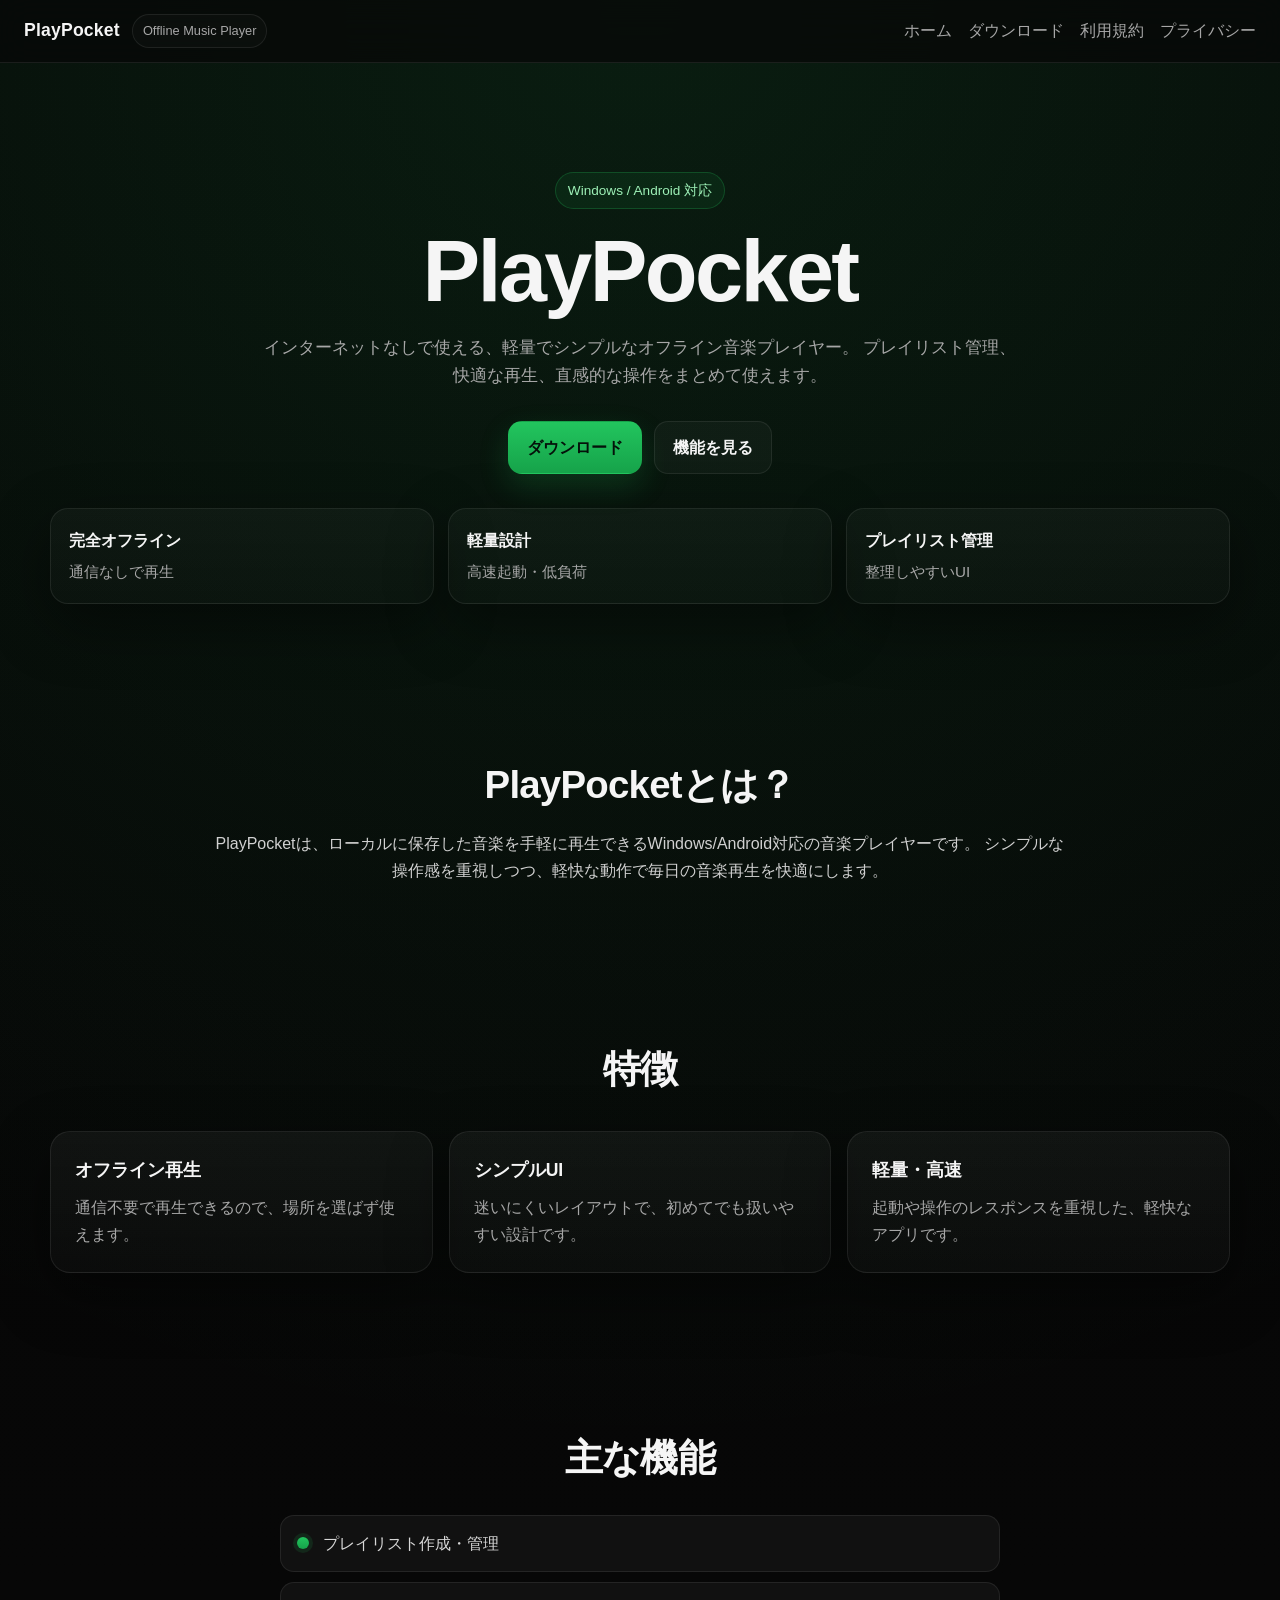
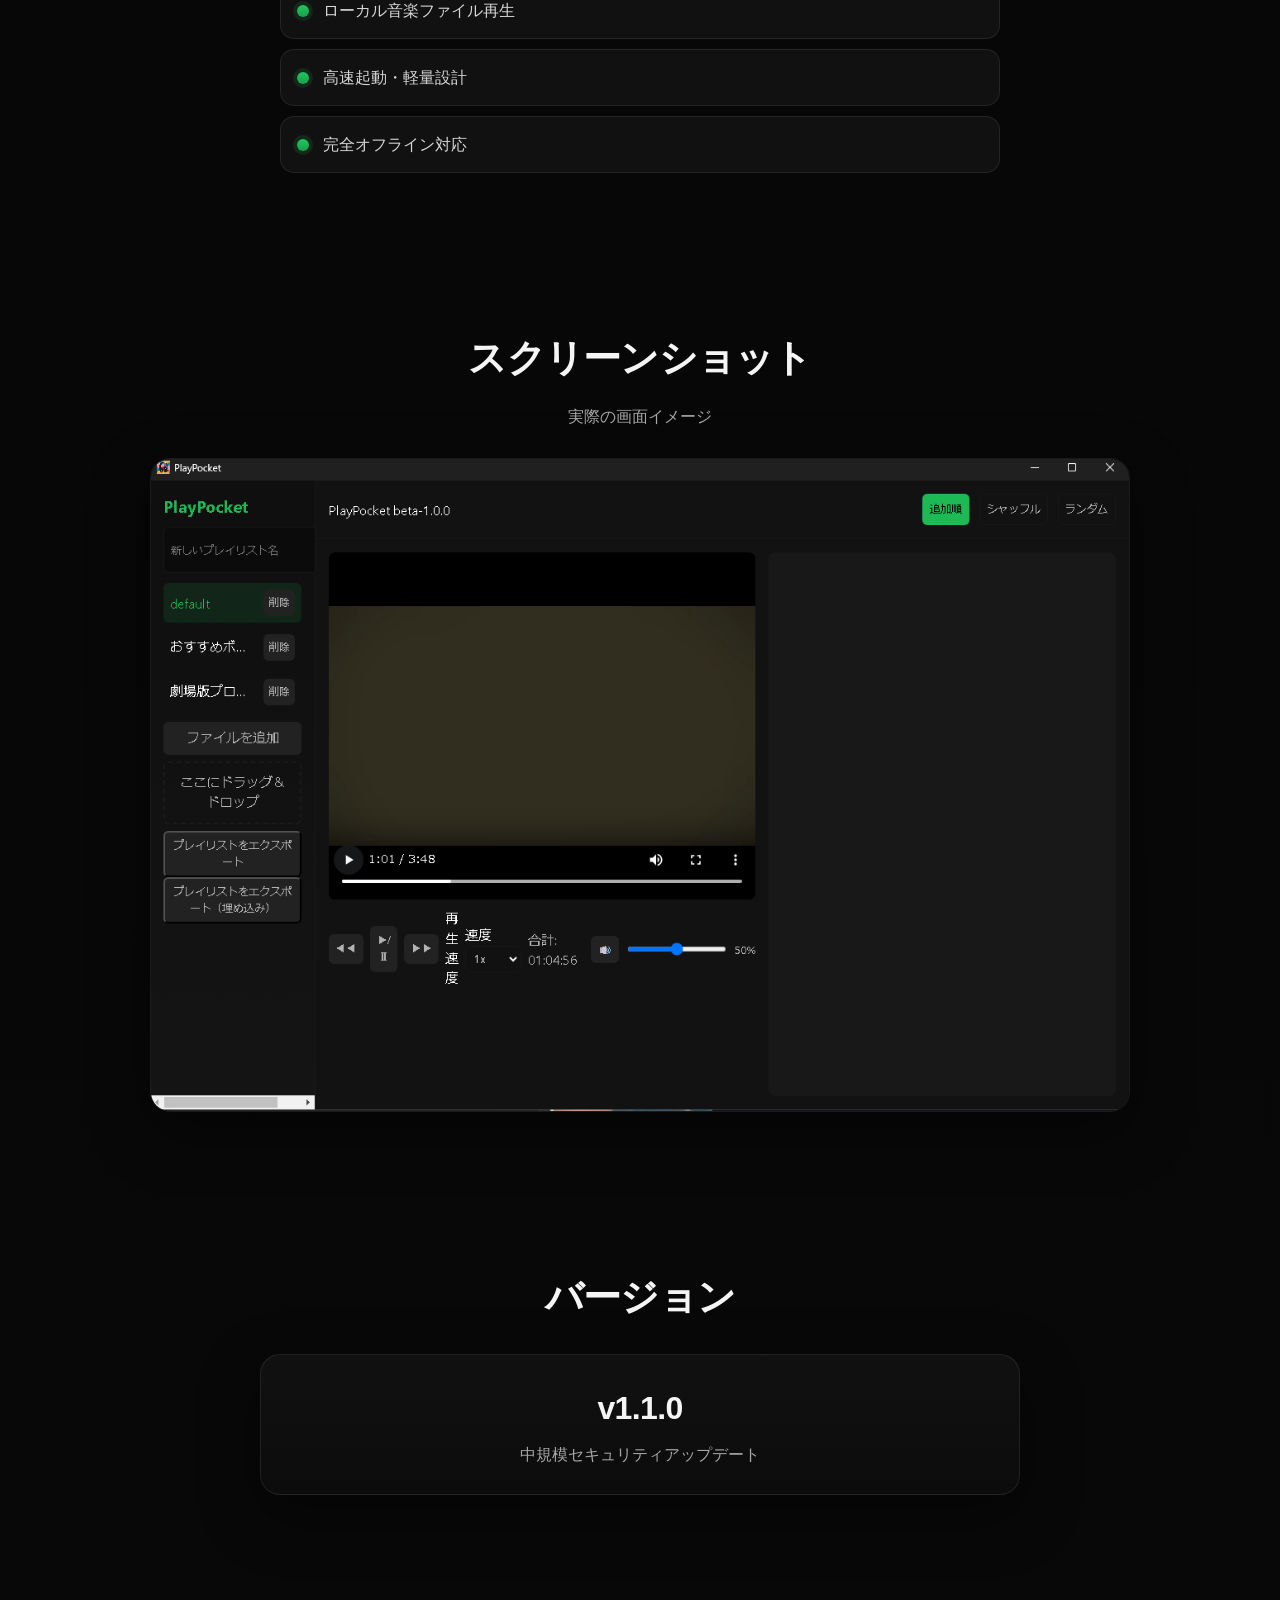
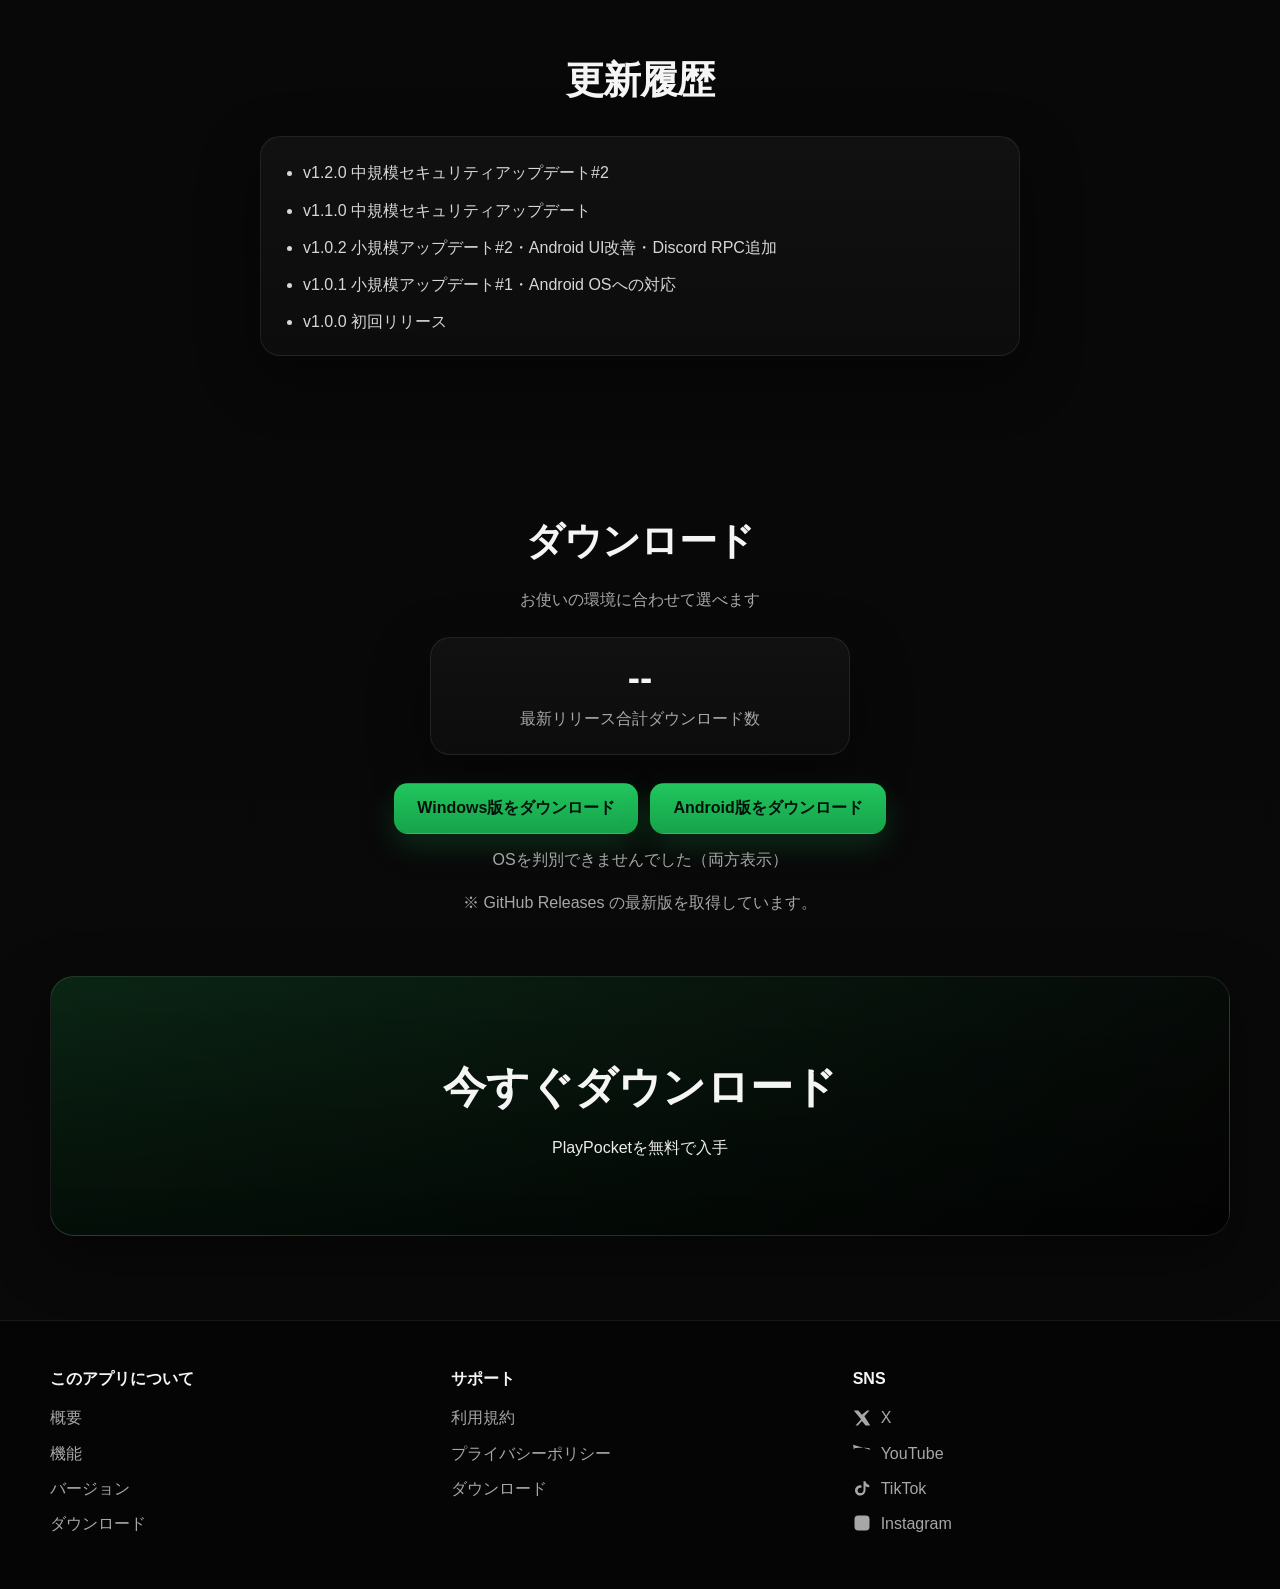
==== index.html @ 76b648e5 "Update index.html" ====
<!DOCTYPE html>
<html lang="ja">
<head>
  <meta charset="UTF-8">
  <meta name="viewport" content="width=device-width, initial-scale=1.0">

  <title>PlayPocket | Windows/Android対応 オフライン音楽プレイヤー</title>
  <meta name="description" content="PlayPocketはWindows/Android向けの軽量オフライン音楽プレイヤー。プレイリスト管理・高速再生・シンプルUIを搭載。無料ダウンロード可能。">
  <meta name="keywords" content="音楽プレイヤー, オフライン, Windows, Android, music player, プレイリスト, 軽量">
  <meta name="robots" content="index, follow">
  <meta name="theme-color" content="#0a0a0a">

  <meta property="og:title" content="PlayPocket">
  <meta property="og:description" content="Windows/Android対応のオフライン音楽プレイヤー">
  <meta property="og:type" content="website">
  <meta property="og:url" content="https://playpocket.f5.si">
  <meta property="og:image" content="https://playpocket.f5.si/icon.png">
  <meta name="twitter:card" content="summary_large_image">

  <link rel="canonical" href="https://playpocket.f5.si">
  <link rel="icon" href="icon.png">
  <link rel="stylesheet" href="style.css">

  <script type="application/ld+json">
  {
    "@context": "https://schema.org",
    "@type": "SoftwareApplication",
    "name": "PlayPocket",
    "operatingSystem": "Windows, Android",
    "applicationCategory": "MultimediaApplication",
    "offers": {
      "@type": "Offer",
      "price": "0",
      "priceCurrency": "JPY"
    },
    "description": "Windows/Android対応の軽量オフライン音楽プレイヤー"
  }
  </script>
</head>
<body>

<header class="navbar">
  <div class="nav-left">
    <div class="logo">PlayPocket</div>
    <span class="brand-badge">Offline Music Player</span>
  </div>

  <nav class="nav-links" aria-label="メインナビゲーション">
    <a href="index.html">ホーム</a>
    <a href="download.html">ダウンロード</a>
    <a href="tos.html">利用規約</a>
    <a href="privacy.html">プライバシー</a>
  </nav>
</header>

<main>
  <header class="hero">
    <div class="hero-content">
      <p class="eyebrow fade-in">Windows / Android 対応</p>
      <h1 class="fade-in delay">PlayPocket</h1>
      <p class="hero-text fade-in delay2">
        インターネットなしで使える、軽量でシンプルなオフライン音楽プレイヤー。
        プレイリスト管理、快適な再生、直感的な操作をまとめて使えます。
      </p>

      <div class="hero-actions fade-in delay3">
        <a href="#download" class="btn btn-primary">ダウンロード</a>
        <a href="#features" class="btn btn-secondary">機能を見る</a>
      </div>

      <div class="hero-stats">
        <div class="stat-card">
          <strong>完全オフライン</strong>
          <span>通信なしで再生</span>
        </div>
        <div class="stat-card">
          <strong>軽量設計</strong>
          <span>高速起動・低負荷</span>
        </div>
        <div class="stat-card">
          <strong>プレイリスト管理</strong>
          <span>整理しやすいUI</span>
        </div>
      </div>
    </div>
  </header>

  <section class="section about">
    <div class="section-inner">
      <h2>PlayPocketとは？</h2>
      <p>
        PlayPocketは、ローカルに保存した音楽を手軽に再生できるWindows/Android対応の音楽プレイヤーです。
        シンプルな操作感を重視しつつ、軽快な動作で毎日の音楽再生を快適にします。
      </p>
    </div>
  </section>

  <section id="features" class="section features">
    <div class="section-inner">
      <h2>特徴</h2>
      <div class="grid">
        <article class="card reveal">
          <h3>オフライン再生</h3>
          <p>通信不要で再生できるので、場所を選ばず使えます。</p>
        </article>

        <article class="card reveal">
          <h3>シンプルUI</h3>
          <p>迷いにくいレイアウトで、初めてでも扱いやすい設計です。</p>
        </article>

        <article class="card reveal">
          <h3>軽量・高速</h3>
          <p>起動や操作のレスポンスを重視した、軽快なアプリです。</p>
        </article>
      </div>
    </div>
  </section>

  <section class="section details">
    <div class="section-inner">
      <h2>主な機能</h2>
      <ul class="feature-list">
        <li>プレイリスト作成・管理</li>
        <li>ローカル音楽ファイル再生</li>
        <li>高速起動・軽量設計</li>
        <li>完全オフライン対応</li>
      </ul>
    </div>
  </section>

  <section class="section screenshot">
    <div class="section-inner">
      <h2>スクリーンショット</h2>
      <p class="section-lead">実際の画面イメージ</p>
      <img src="screenshot.png" alt="PlayPocket 音楽プレイヤー UI 画面" loading="lazy">
    </div>
  </section>

  <section class="section version">
    <div class="section-inner">
      <h2>バージョン</h2>
      <div class="version-box">
        <span class="version-number">v1.1.0</span>
        <p>中規模セキュリティアップデート</p>
      </div>
    </div>
  </section>

  <section class="section changelog">
    <div class="section-inner">
      <h2>更新履歴</h2>
      <div class="changelog-box">
        <ul>
          <li>v1.2.0 中規模セキュリティアップデート#2</li>
          <li>v1.1.0 中規模セキュリティアップデート</li>
          <li>v1.0.2 小規模アップデート#2・Android UI改善・Discord RPC追加</li>
          <li>v1.0.1 小規模アップデート#1・Android OSへの対応</li>
          <li>v1.0.0 初回リリース</li>
        </ul>
      </div>
    </div>
  </section>

  <section id="download" class="section download">
    <div class="section-inner">
      <h2>ダウンロード</h2>
      <p class="section-lead">お使いの環境に合わせて選べます</p>

      <div class="counter-box">
        <span id="count">--</span>
        <p>最新リリース合計ダウンロード数</p>
      </div>

      <div class="download-buttons">
        <button id="winBtn" class="btn btn-primary big" type="button" onclick="downloadWindows()" style="display:none;">
          Windows版をダウンロード
        </button>

        <button id="androidBtn" class="btn btn-primary big" type="button" onclick="downloadAndroid()" style="display:none;">
          Android版をダウンロード
        </button>
      </div>

      <p class="os-text">
        <span id="osText" class="desktop-note">Windows / Android 以外の環境では両方のボタンを表示します。</span>
      </p>

      <p class="note">
        ※ GitHub Releases の最新版を取得しています。
      </p>
    </div>
  </section>

  <a href="download.html" class="image-link" aria-label="ダウンロードページへ移動">
    <div class="image-overlay">
      <h2>今すぐダウンロード</h2>
      <p>PlayPocketを無料で入手</p>
    </div>
  </a>
</main>

<footer class="site-footer">
  <div class="footer-inner">
    <div class="footer-col">
      <h3>このアプリについて</h3>
      <a href="about.html">概要</a>
      <a href="features.html">機能</a>
      <a href="version.html">バージョン</a>
      <a href="download.html">ダウンロード</a>
    </div>

    <div class="footer-col">
      <h3>サポート</h3>
      <a href="tos.html">利用規約</a>
      <a href="privacy.html">プライバシーポリシー</a>
      <a href="download.html">ダウンロード</a>
    </div>

    <div class="footer-col">
      <h3>SNS</h3>

      <a class="social-link" href="https://x.com/Takkunlego0916" target="_blank" rel="noopener noreferrer">
        <svg viewBox="0 0 24 24" aria-hidden="true"><path d="M18.9 2H22l-6.8 7.8L23 22h-6.2l-4.9-6.1L6.5 22H3.4l7.3-8.4L1 2h6.3l4.4 5.5L18.9 2Z"/></svg>
        X
      </a>

      <a class="social-link" href="https://www.youtube.com/@Takkunlego0916" target="_blank" rel="noopener noreferrer">
        <svg viewBox="0 0 24 24" aria-hidden="true"><path d="M23 7.5a3 3 0 0 0-2.1-2.1C19 5 12 5 12 5s-7 0-8.9.4A3 3 0 0 0 1 7.5 31.3 31.3 31.3 0 0 0 1 12a31.3 31.3 0 0 0 .4 4.5 3 3 0 0 0 2.1 2.1C5.9 19 12 19 12 19s7 0 8.9-.4a3 3 0 0 0 2.1-2.1A31.3 31.3 0 0 0 23 12Z"/></svg>
        YouTube
      </a>

      <a class="social-link" href="https://www.tiktok.com/@takkunlego0916" target="_blank" rel="noopener noreferrer">
        <svg viewBox="0 0 24 24" aria-hidden="true"><path d="M16.7 3c.5 2.9 2.3 4.7 5 5v3.1c-1.8.1-3.5-.4-5-1.4V15c0 4-3.2 7-7.2 7-3.8 0-6.8-3-6.8-6.7 0-3.9 3.1-6.9 7.2-6.9.5 0 1 .1 1.4.1v3.3c-.4-.1-.9-.2-1.4-.2-2.1 0-3.8 1.6-3.8 3.7 0 2 1.7 3.5 3.9 3.5 2.4 0 4-1.6 4-4.2V3Z"/></svg>
        TikTok
      </a>

      <a class="social-link" href="https://www.instagram.com/takkunmcjp" target="_blank" rel="noopener noreferrer">
        <svg viewBox="0 0 24 24" aria-hidden="true"><path d="M7 2h10a5 5 0 0 1 5 5v10a5 5 0 0 1-5 5H7a5 5 0 0 1-5-5V7a5 5 0 0 1 5-5Z"/></svg>
        Instagram
      </a>
    </div>
  </div>
</footer>

<script src="script.js"></script>
</body>
</html>
---- style.css ----
:root{
  --bg:#070707;
  --bg-2:#0d0d0d;
  --panel:#111111;
  --panel-2:#171717;
  --text:#f5f5f5;
  --muted:#a7a7a7;
  --accent:#22c55e;
  --accent-2:#16a34a;
  --border:rgba(255,255,255,0.08);
  --shadow:0 20px 60px rgba(0,0,0,0.45);
  --max-width:1180px;
  font-family:"Segoe UI", Roboto, "Hiragino Kaku Gothic ProN", Meiryo, sans-serif;
}

*{
  box-sizing:border-box;
}

html{
  scroll-behavior:smooth;
}

body{
  margin:0;
  background:
    radial-gradient(circle at top, rgba(34,197,94,0.12), transparent 30%),
    linear-gradient(180deg, #060606 0%, #090909 100%);
  color:var(--text);
  line-height:1.7;
  overflow-x:hidden;
}

img{
  max-width:100%;
  display:block;
}

a{
  color:inherit;
}

.navbar{
  position:sticky;
  top:0;
  z-index:1000;
  display:flex;
  justify-content:space-between;
  align-items:center;
  gap:20px;
  padding:14px 24px;
  background:rgba(8,8,8,0.72);
  backdrop-filter:blur(16px);
  border-bottom:1px solid var(--border);
}

.nav-left{
  display:flex;
  align-items:center;
  gap:12px;
  min-width:0;
}

.logo{
  font-weight:800;
  font-size:1.1rem;
  letter-spacing:.2px;
  white-space:nowrap;
}

.brand-badge{
  display:inline-flex;
  align-items:center;
  padding:5px 10px;
  font-size:.8rem;
  border:1px solid var(--border);
  border-radius:999px;
  color:var(--muted);
  background:rgba(255,255,255,0.02);
  white-space:nowrap;
}

.nav-links{
  display:flex;
  align-items:center;
  gap:16px;
  flex-wrap:wrap;
}

.nav-links a{
  color:var(--muted);
  text-decoration:none;
  transition:color .2s ease, transform .2s ease;
}

.nav-links a:hover{
  color:var(--text);
}

.hero{
  padding:96px 20px 72px;
}

.hero-content{
  max-width:var(--max-width);
  margin:0 auto;
  text-align:center;
}

.eyebrow{
  display:inline-block;
  padding:6px 12px;
  border-radius:999px;
  border:1px solid rgba(34,197,94,0.24);
  background:rgba(34,197,94,0.08);
  color:#9ef0b7;
  font-size:.85rem;
  margin-bottom:18px;
}

.hero h1{
  margin:0;
  font-size:clamp(2.6rem, 7vw, 5.4rem);
  letter-spacing:-0.03em;
  line-height:1.02;
}

.hero-text{
  max-width:760px;
  margin:18px auto 0;
  color:var(--muted);
  font-size:1.05rem;
}

.hero-actions{
  margin-top:30px;
  display:flex;
  justify-content:center;
  gap:12px;
  flex-wrap:wrap;
}

.btn{
  display:inline-flex;
  align-items:center;
  justify-content:center;
  gap:8px;
  padding:12px 18px;
  border-radius:14px;
  text-decoration:none;
  border:1px solid transparent;
  cursor:pointer;
  transition:transform .2s ease, box-shadow .2s ease, background .2s ease, border-color .2s ease, opacity .2s ease;
  font-weight:700;
  appearance:none;
}

.btn:hover{
  transform:translateY(-2px);
}

.btn-primary{
  background:linear-gradient(180deg, var(--accent), var(--accent-2));
  color:#04110a;
  box-shadow:0 12px 30px rgba(34,197,94,0.18);
}

.btn-primary:hover{
  box-shadow:0 16px 38px rgba(34,197,94,0.24);
}

.btn-secondary{
  background:rgba(255,255,255,0.03);
  color:var(--text);
  border-color:var(--border);
}

.btn-secondary:hover{
  background:rgba(255,255,255,0.06);
}

.big{
  padding:14px 22px;
  font-size:1rem;
}

.hero-stats{
  max-width:var(--max-width);
  margin:34px auto 0;
  display:grid;
  grid-template-columns:repeat(3, minmax(0, 1fr));
  gap:14px;
}

.stat-card{
  padding:18px;
  border:1px solid var(--border);
  border-radius:18px;
  background:linear-gradient(180deg, rgba(255,255,255,0.03), rgba(255,255,255,0.015));
  box-shadow:var(--shadow);
  text-align:left;
}

.stat-card strong{
  display:block;
  font-size:1rem;
  margin-bottom:4px;
}

.stat-card span{
  color:var(--muted);
  font-size:.95rem;
}

.section,
.page,
.download{
  padding:76px 20px;
}

.section-inner{
  max-width:var(--max-width);
  margin:0 auto;
}

.section h2,
.page h2,
.download h2{
  margin:0 0 12px;
  font-size:clamp(1.7rem, 4vw, 2.4rem);
  letter-spacing:-0.02em;
  text-align:center;
}

.section-lead{
  margin:0 0 22px;
  color:var(--muted);
  text-align:center;
}

.about p,
.page p{
  max-width:850px;
  margin:0 auto;
  text-align:center;
  color:#d1d1d1;
}

.grid{
  display:grid;
  grid-template-columns:repeat(3, minmax(0, 1fr));
  gap:16px;
  margin-top:30px;
}

.card{
  padding:24px;
  border-radius:20px;
  background:linear-gradient(180deg, rgba(255,255,255,0.045), rgba(255,255,255,0.02));
  border:1px solid var(--border);
  box-shadow:var(--shadow);
  transition:transform .2s ease, border-color .2s ease, background .2s ease;
}

.card:hover{
  transform:translateY(-4px);
  border-color:rgba(34,197,94,0.24);
  background:linear-gradient(180deg, rgba(34,197,94,0.08), rgba(255,255,255,0.02));
}

.card h3{
  margin:0 0 8px;
  font-size:1.1rem;
}

.card p{
  margin:0;
  color:var(--muted);
  text-align:left;
}

.feature-list{
  max-width:720px;
  margin:24px auto 0;
  padding:0;
  list-style:none;
  display:grid;
  gap:10px;
}

.feature-list li{
  position:relative;
  padding:14px 16px 14px 42px;
  border-radius:14px;
  background:var(--panel);
  border:1px solid var(--border);
  color:#d7d7d7;
}

.feature-list li::before{
  content:"";
  position:absolute;
  left:16px;
  top:50%;
  width:12px;
  height:12px;
  transform:translateY(-50%);
  border-radius:50%;
  background:linear-gradient(180deg, var(--accent), var(--accent-2));
  box-shadow:0 0 0 4px rgba(34,197,94,0.12);
}

.screenshot img{
  width:min(100%, 980px);
  margin:28px auto 0;
  border-radius:20px;
  border:1px solid var(--border);
  box-shadow:var(--shadow);
}

.version-box,
.changelog-box,
.counter-box{
  margin:24px auto 0;
  max-width:760px;
  border-radius:20px;
  border:1px solid var(--border);
  background:linear-gradient(180deg, rgba(255,255,255,0.04), rgba(255,255,255,0.02));
  box-shadow:var(--shadow);
}

.version-box{
  padding:26px 20px;
  text-align:center;
}

.version-number{
  display:block;
  font-size:2rem;
  font-weight:800;
  letter-spacing:-0.02em;
}

.version-box p{
  margin:6px 0 0;
  color:var(--muted);
}

.changelog-box{
  padding:22px 22px 10px;
  text-align:left;
}

.changelog-box ul{
  margin:0;
  padding-left:20px;
  color:#d7d7d7;
}

.changelog-box li{
  margin-bottom:10px;
}

.download{
  padding-bottom:24px;
}

.counter-box{
  padding:22px;
  text-align:center;
  width:min(100%, 420px);
}

.counter-box span{
  display:block;
  font-size:2.3rem;
  font-weight:800;
  line-height:1;
  margin-bottom:8px;
}

.counter-box p{
  margin:0;
  color:var(--muted);
}

.download-buttons{
  margin:28px 0 8px;
  display:flex;
  justify-content:center;
  gap:12px;
  flex-wrap:wrap;
}

.os-text,
.note{
  text-align:center;
  color:var(--muted);
}

.os-text{
  margin-top:12px;
}

.desktop-note{
  color:var(--muted);
}

.image-link{
  display:block;
  margin:20px auto 84px;
  max-width:var(--max-width);
  height:260px;
  border-radius:24px;
  overflow:hidden;
  position:relative;
  text-decoration:none;
  background:
    linear-gradient(135deg, rgba(34,197,94,0.22), rgba(0,0,0,0.15)),
    url("footer.jpg") center/cover no-repeat;
  border:1px solid var(--border);
  box-shadow:var(--shadow);
  transition:transform .25s ease, border-color .25s ease;
}

.image-link::before{
  content:"";
  position:absolute;
  inset:0;
  background:linear-gradient(180deg, rgba(0,0,0,0.24), rgba(0,0,0,0.66));
  transition:opacity .25s ease;
}

.image-link:hover{
  transform:translateY(-3px) scale(1.01);
  border-color:rgba(34,197,94,0.22);
}

.image-overlay{
  position:relative;
  z-index:1;
  height:100%;
  display:flex;
  flex-direction:column;
  justify-content:center;
  align-items:center;
  text-align:center;
  padding:24px;
}

.image-overlay h2{
  margin:0;
  font-size:clamp(1.7rem, 4vw, 2.7rem);
}

.image-overlay p{
  margin:10px 0 0;
  color:#ededed;
}

.site-footer{
  padding:44px 20px;
  background:rgba(0,0,0,0.45);
  border-top:1px solid var(--border);
}

.footer-inner{
  max-width:var(--max-width);
  margin:0 auto;
  display:grid;
  grid-template-columns:repeat(3, minmax(0, 1fr));
  gap:24px;
}

.footer-col h3{
  margin:0 0 12px;
  font-size:1rem;
}

.footer-col a{
  display:block;
  margin:8px 0;
  color:var(--muted);
  text-decoration:none;
  transition:color .2s ease;
}

.footer-col a:hover{
  color:var(--text);
}

.social-link{
  display:flex !important;
  align-items:center;
  gap:10px;
}

.social-link svg{
  width:18px;
  height:18px;
  fill:currentColor;
  flex-shrink:0;
}

.fade-in{
  opacity:0;
  transform:translateY(14px);
  animation:fadeUp .8s ease forwards;
}

.delay{ animation-delay:.18s; }
.delay2{ animation-delay:.34s; }
.delay3{ animation-delay:.5s; }

@keyframes fadeUp{
  to{
    opacity:1;
    transform:translateY(0);
  }
}

.reveal{
  opacity:0;
  transform:translateY(18px);
  transition:opacity .7s ease, transform .7s ease;
}

.reveal.show{
  opacity:1;
  transform:translateY(0);
}

button:focus-visible,
a:focus-visible{
  outline:2px solid rgba(34,197,94,0.9);
  outline-offset:3px;
}

@media (max-width: 900px){
  .hero-stats,
  .grid,
  .footer-inner{
    grid-template-columns:1fr;
  }

  .navbar{
    flex-direction:column;
    align-items:flex-start;
  }

  .nav-links{
    gap:12px;
  }

  .hero{
    padding-top:70px;
  }

  .image-link{
    height:200px;
    margin-bottom:60px;
  }
}

@media (max-width: 540px){
  .navbar{
    padding:14px 16px;
  }

  .hero{
    padding:62px 16px 54px;
  }

  .section,
  .page,
  .download{
    padding:62px 16px;
  }

  .btn{
    width:100%;
  }

  .hero-actions,
  .download-buttons{
    width:100%;
  }

  .download-buttons .btn{
    width:100%;
  }

  .stat-card,
  .card,
  .version-box,
  .changelog-box,
  .counter-box{
    border-radius:18px;
  }

  .brand-badge{
    display:none;
  }
}
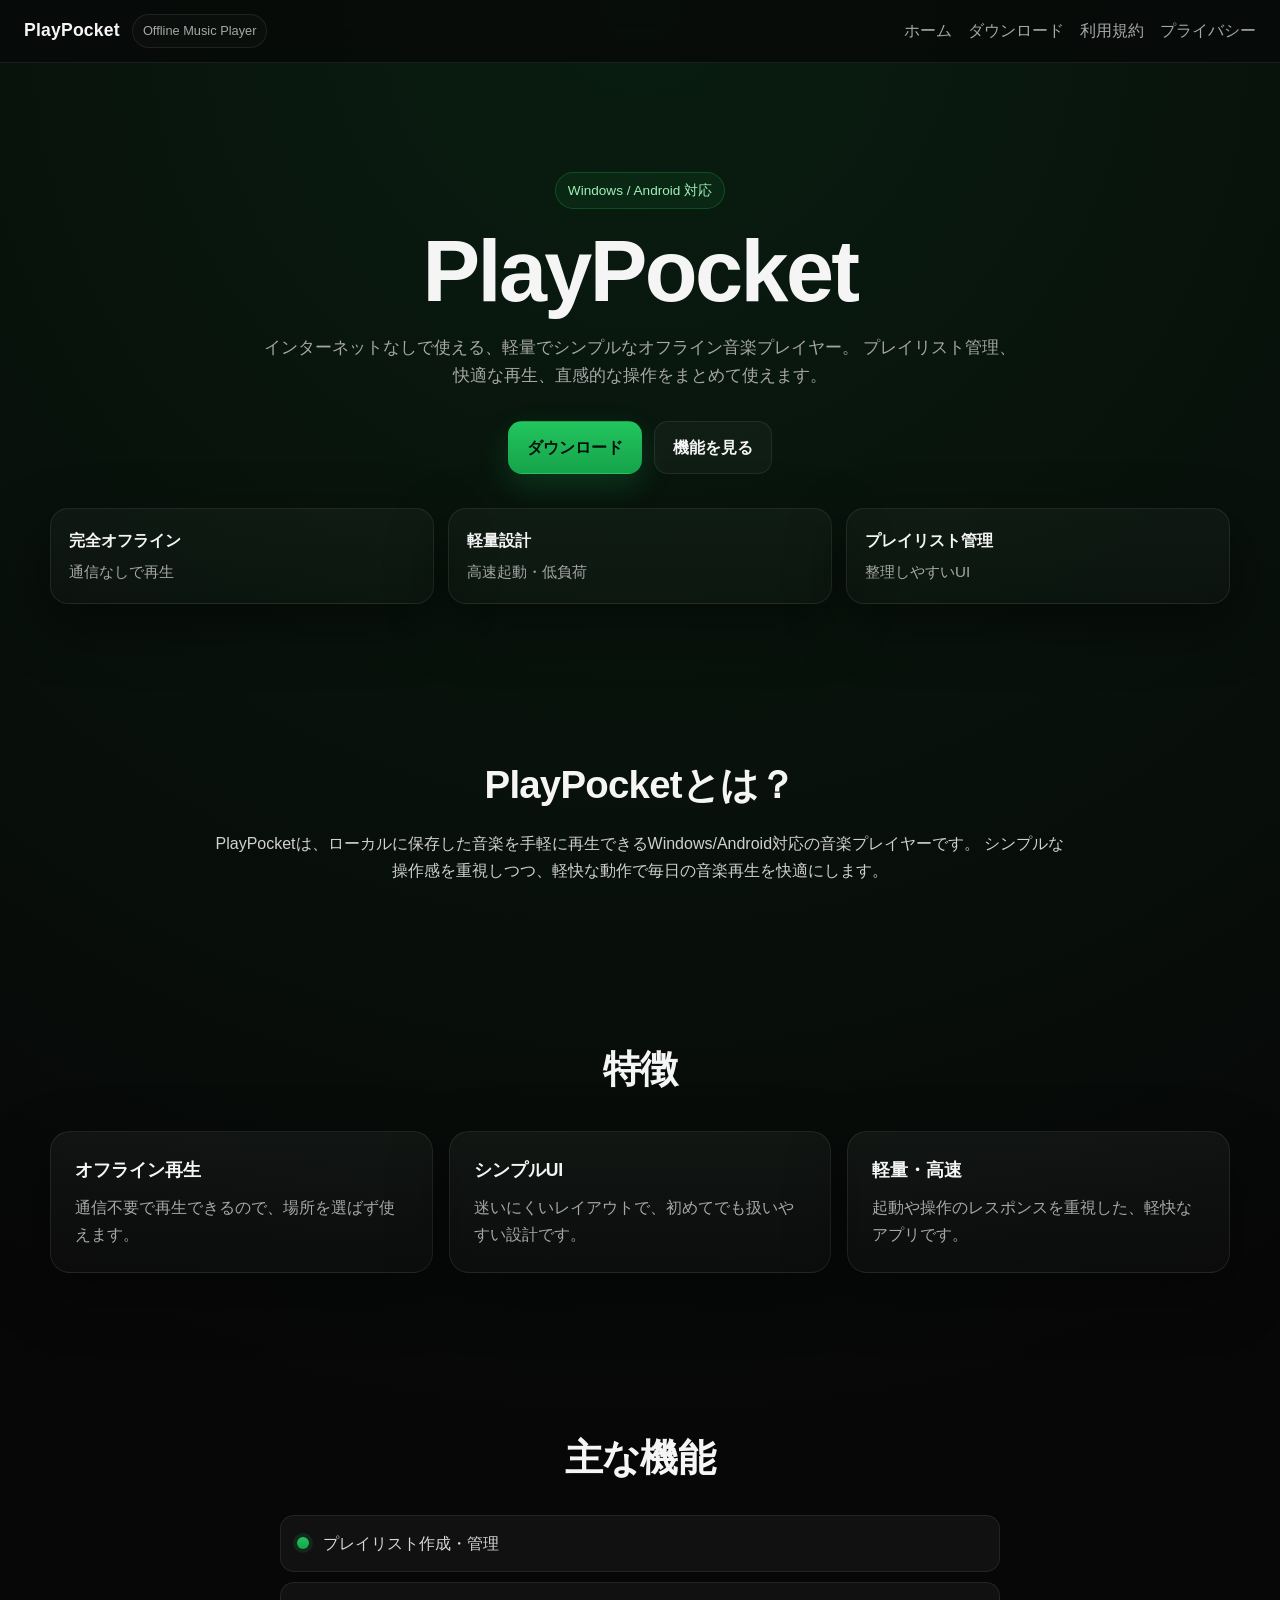
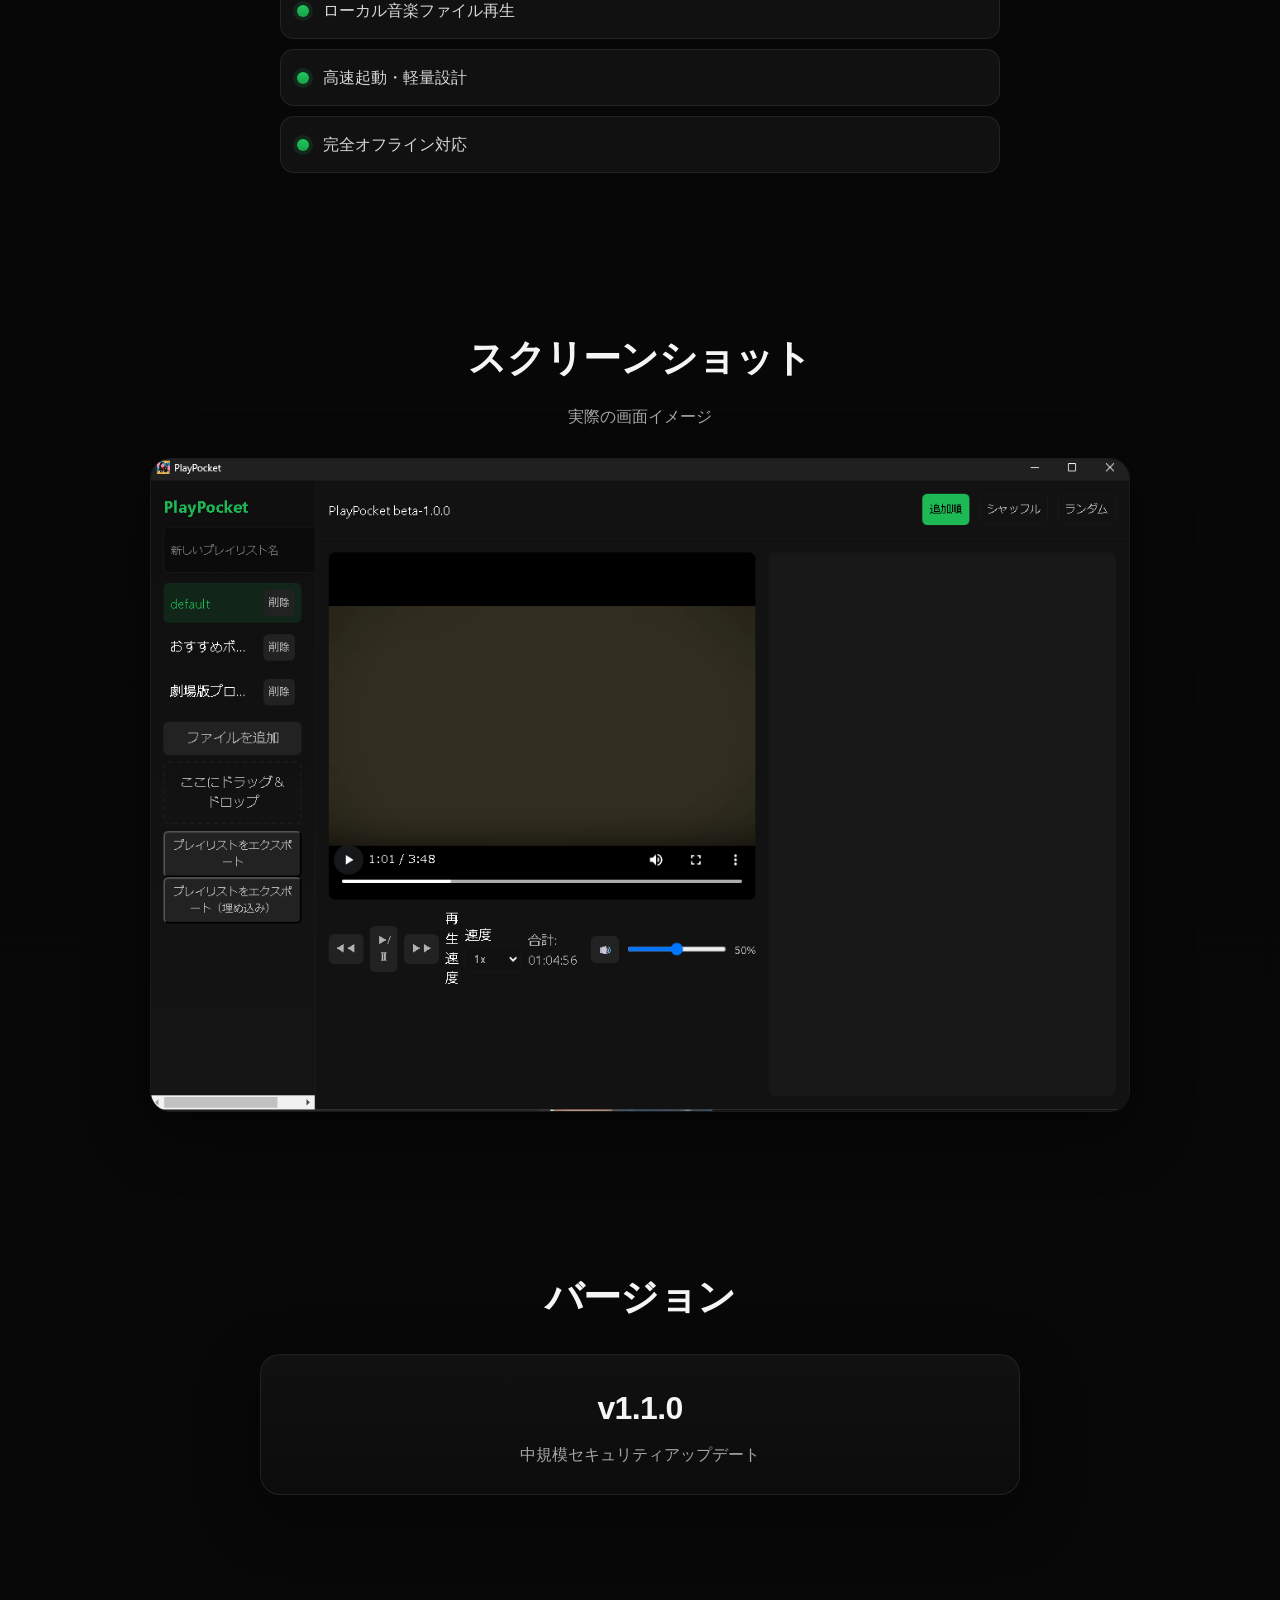
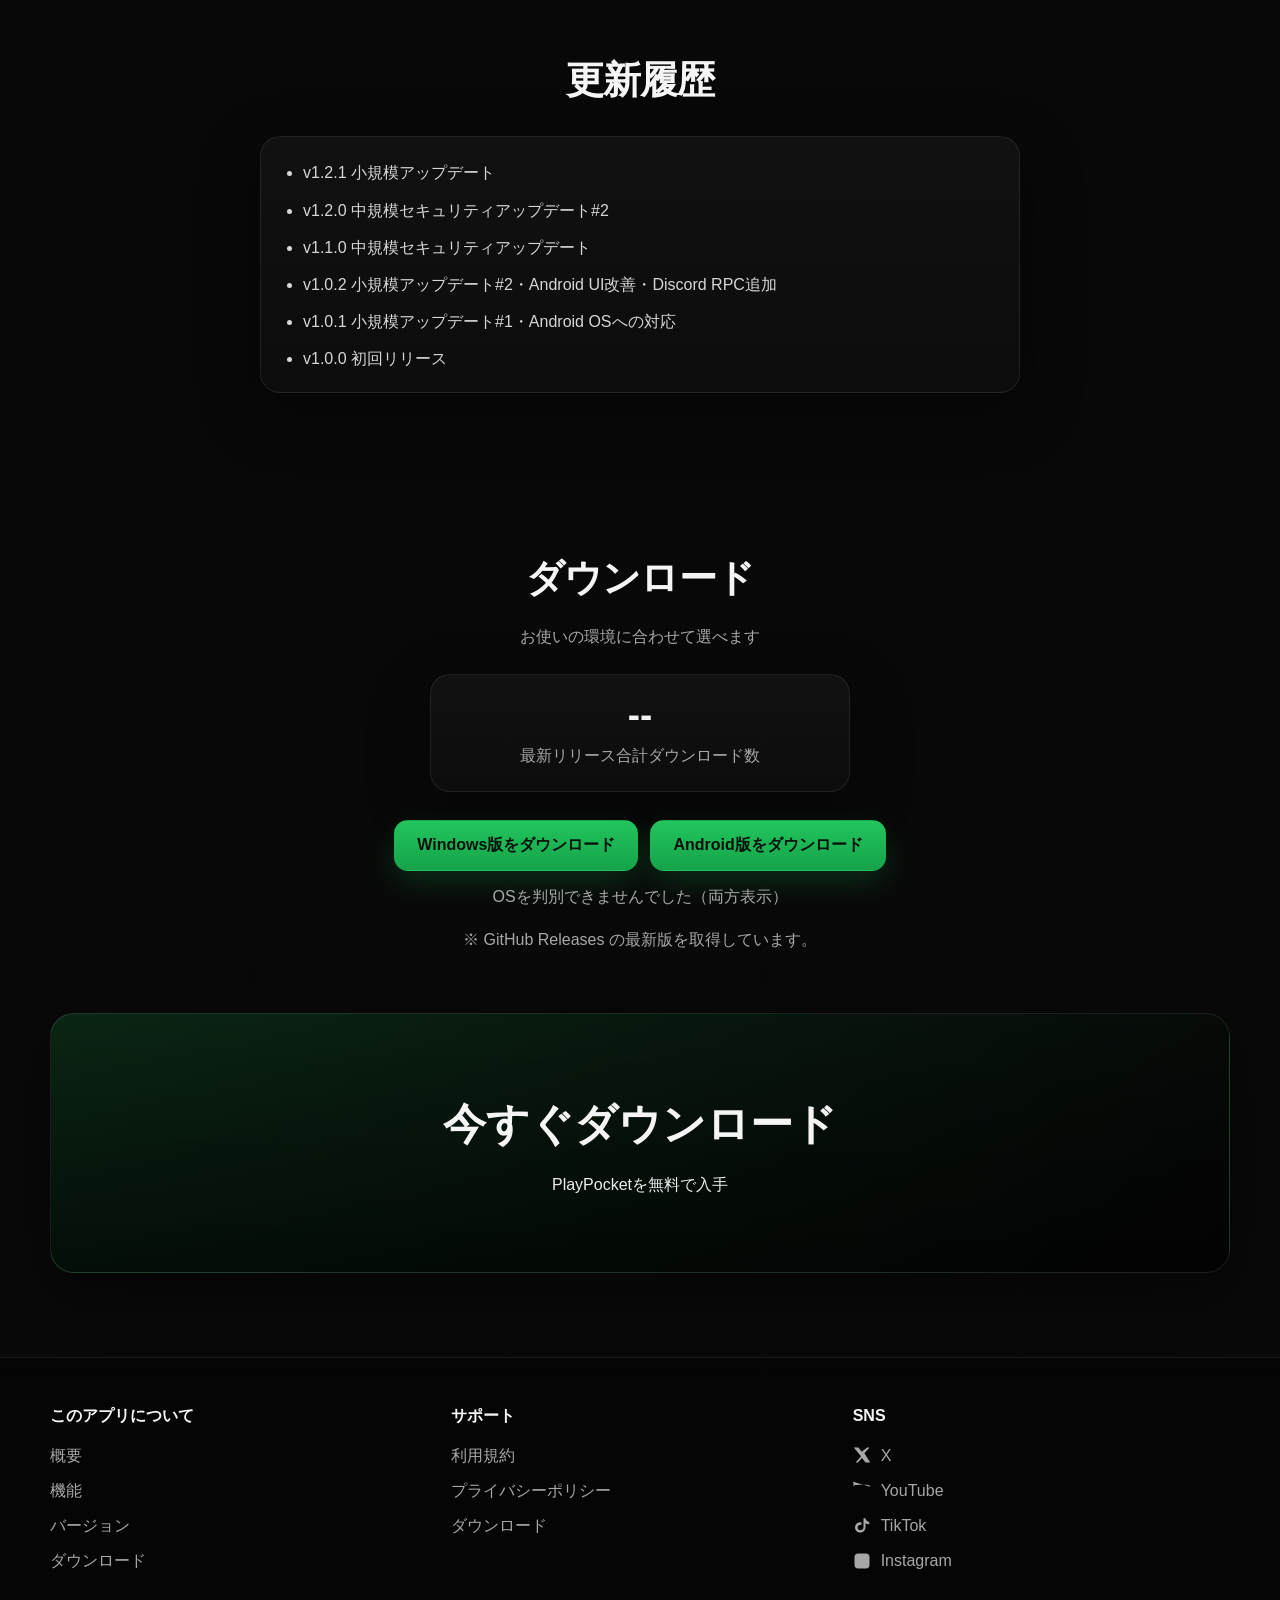
==== commit 251ba351: "Update index.html" ====
--- a/index.html
+++ b/index.html
@@ -152,6 +152,7 @@
       <h2>更新履歴</h2>
       <div class="changelog-box">
         <ul>
+          <li>v1.2.1 小規模アップデート</li>
           <li>v1.2.0 中規模セキュリティアップデート#2</li>
           <li>v1.1.0 中規模セキュリティアップデート</li>
           <li>v1.0.2 小規模アップデート#2・Android UI改善・Discord RPC追加</li>
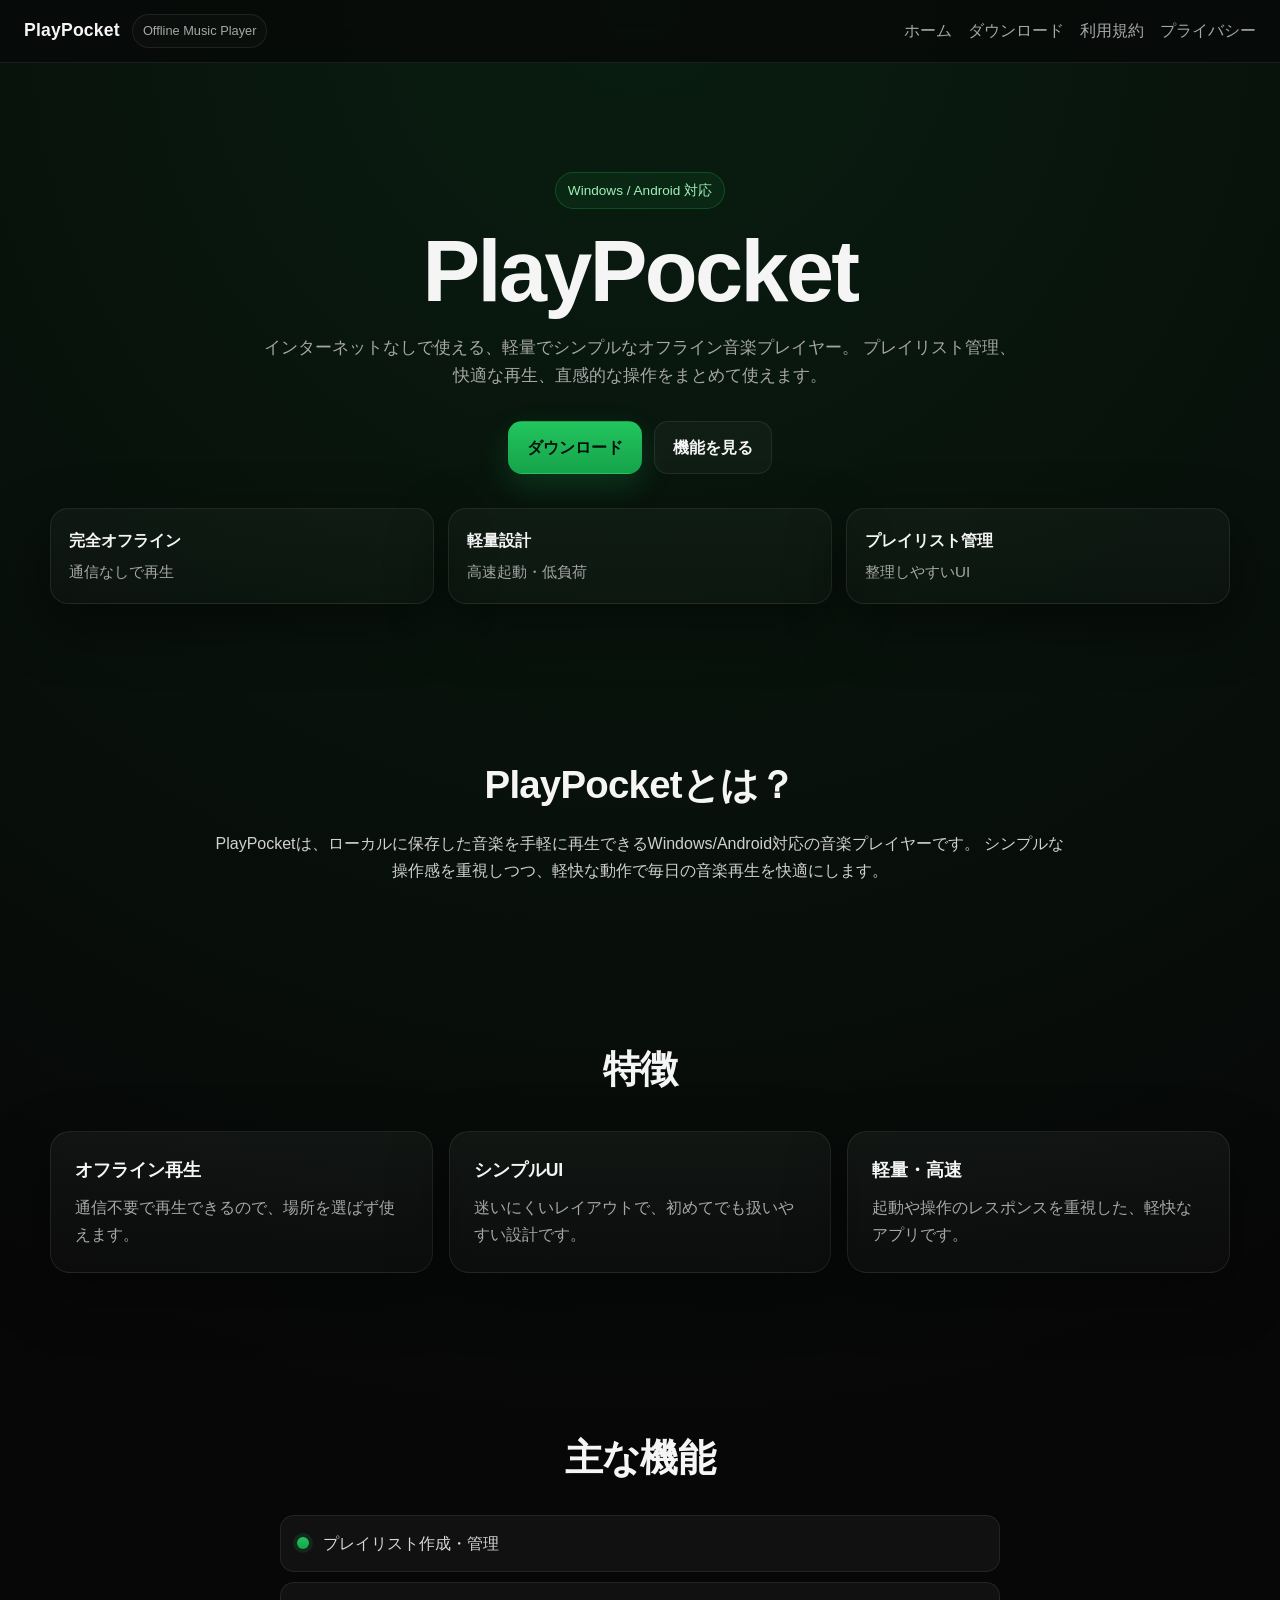
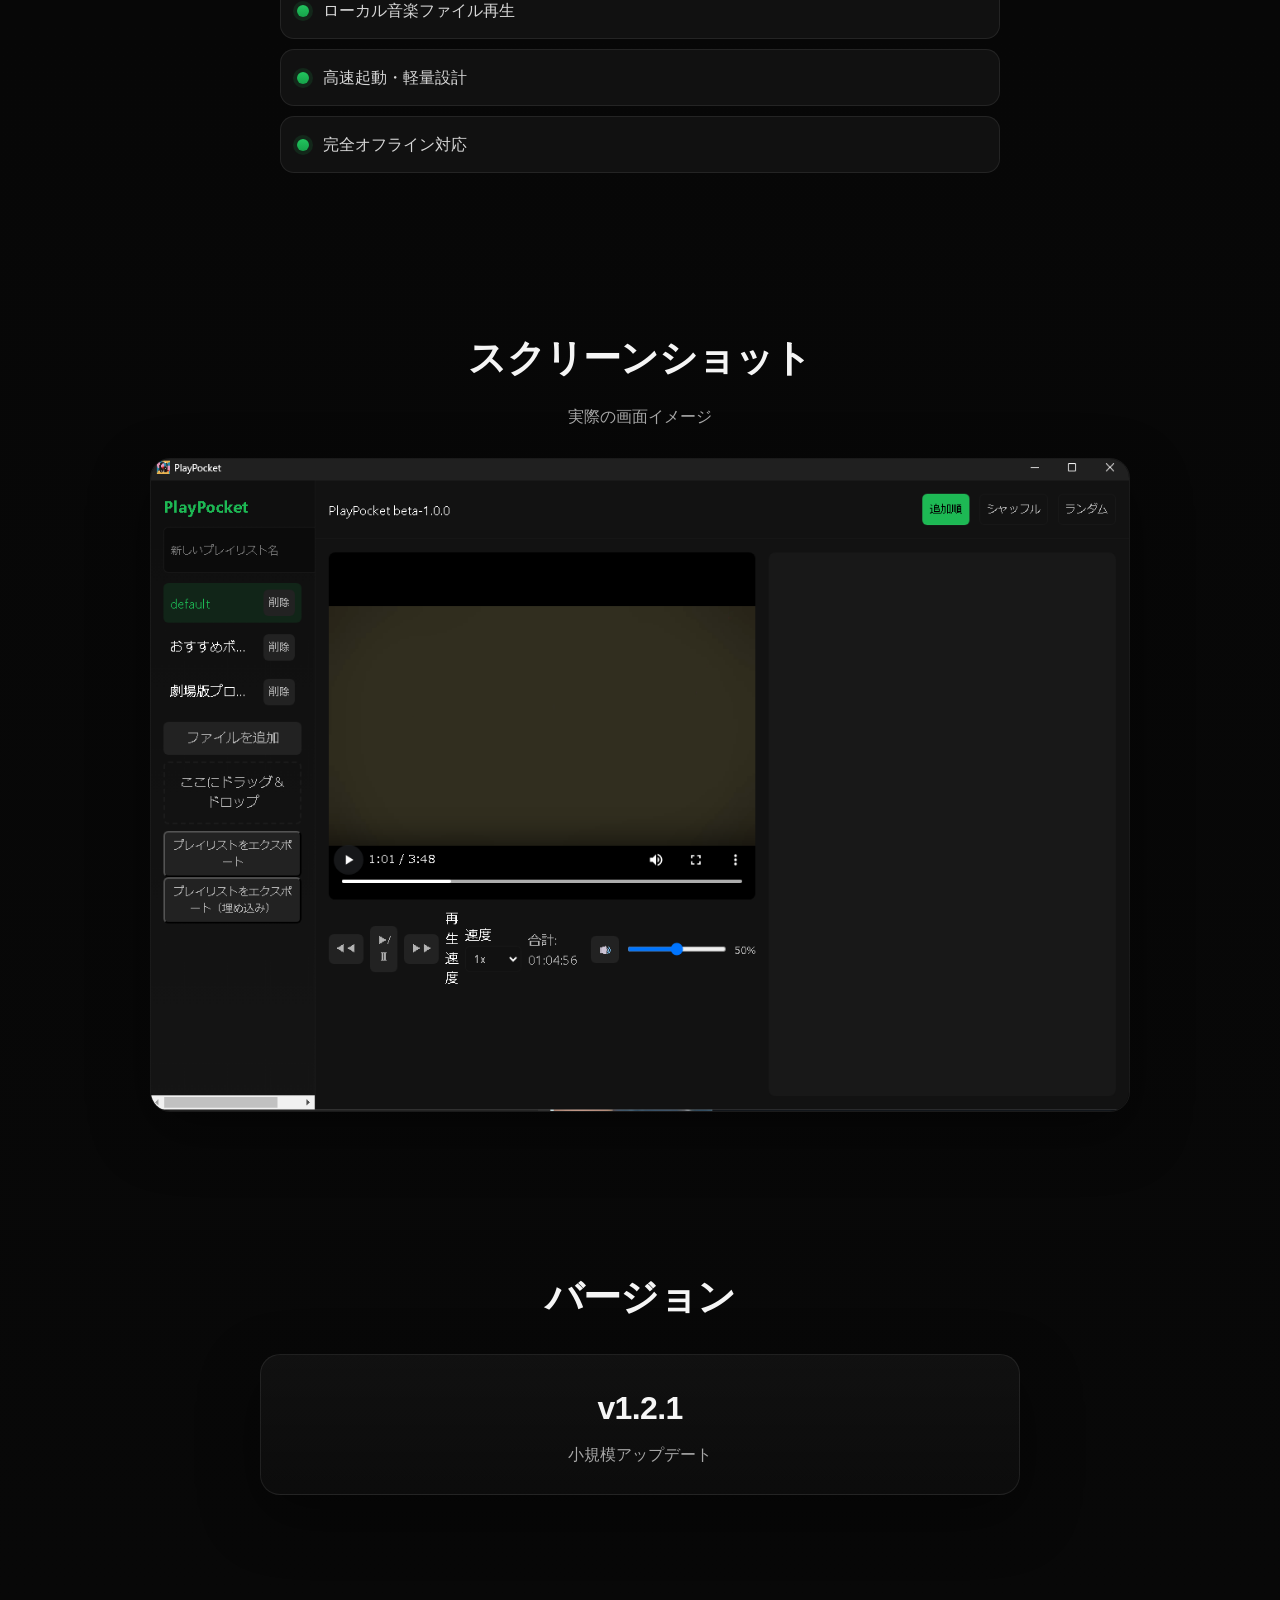
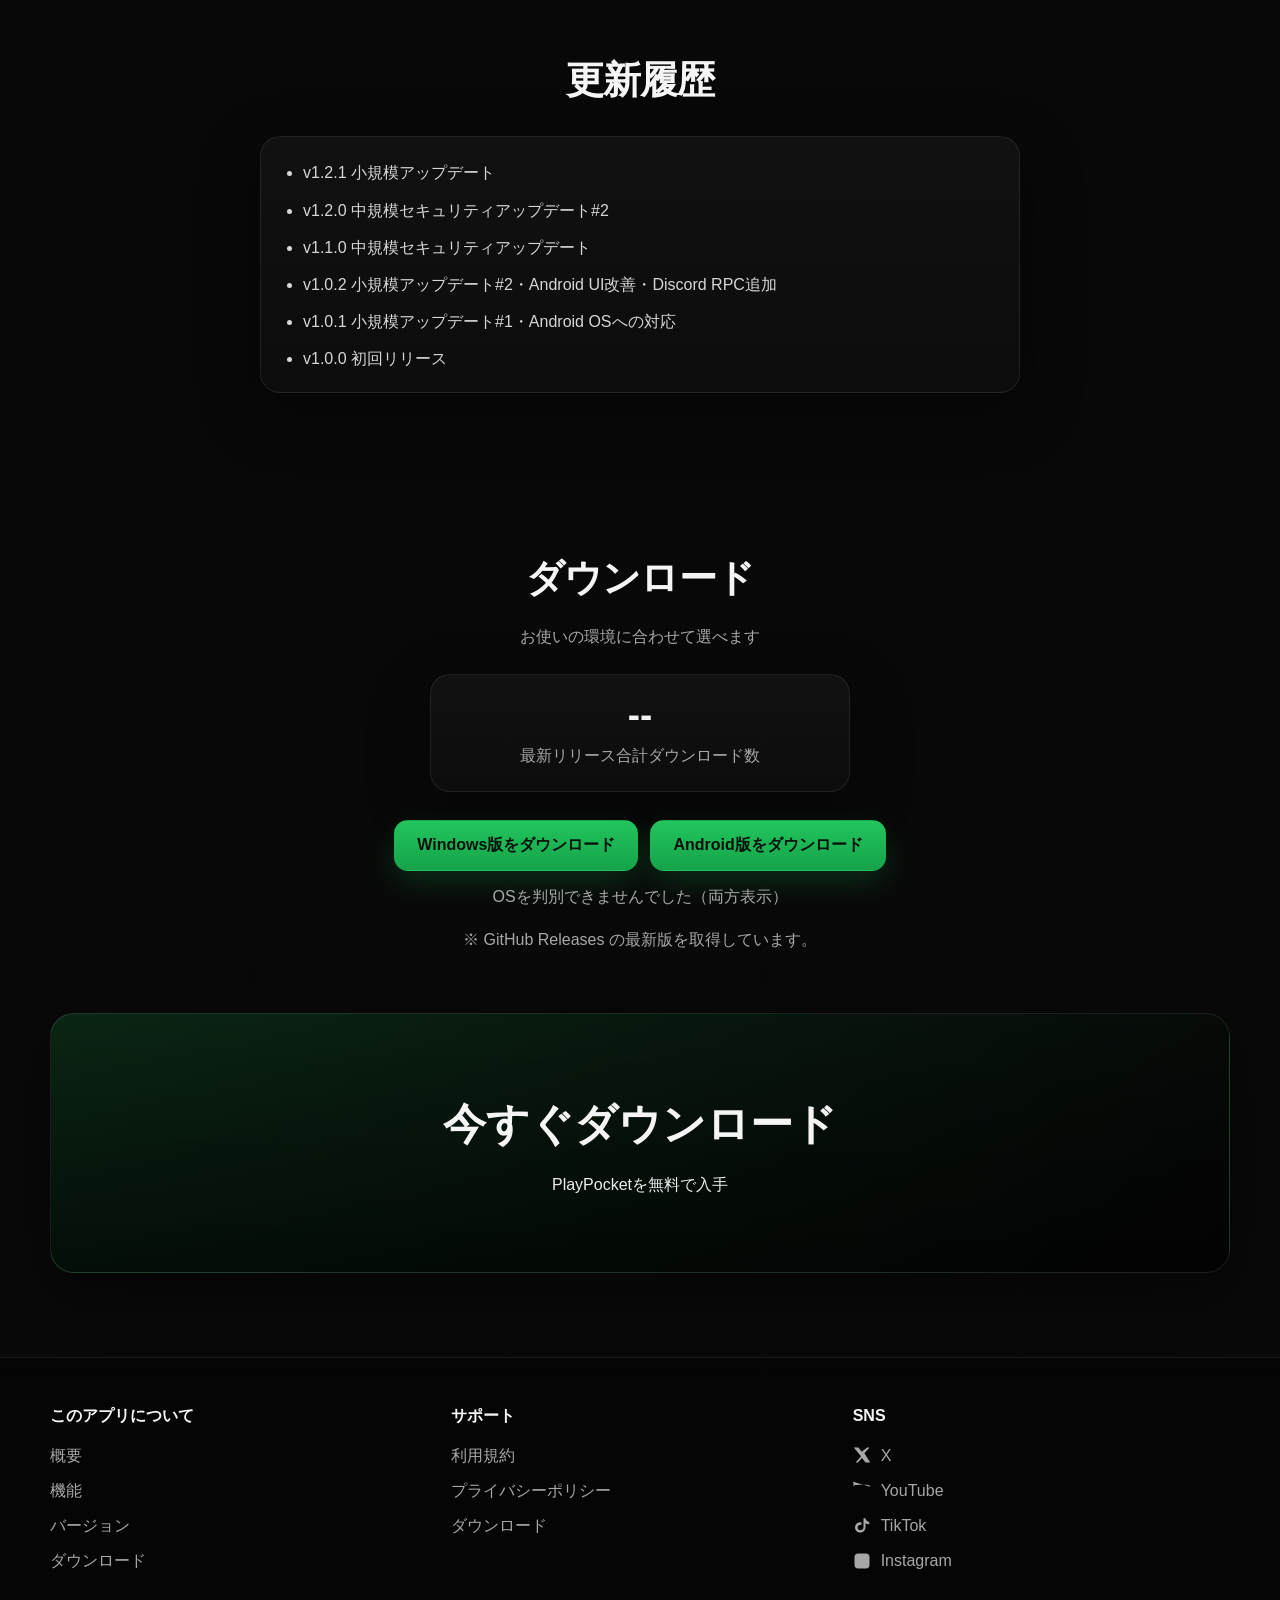
==== commit 016b4edf: "Update index.html" ====
--- a/index.html
+++ b/index.html
@@ -141,8 +141,8 @@
     <div class="section-inner">
       <h2>バージョン</h2>
       <div class="version-box">
-        <span class="version-number">v1.1.0</span>
-        <p>中規模セキュリティアップデート</p>
+        <span class="version-number">v1.2.1</span>
+        <p>小規模アップデート</p>
       </div>
     </div>
   </section>
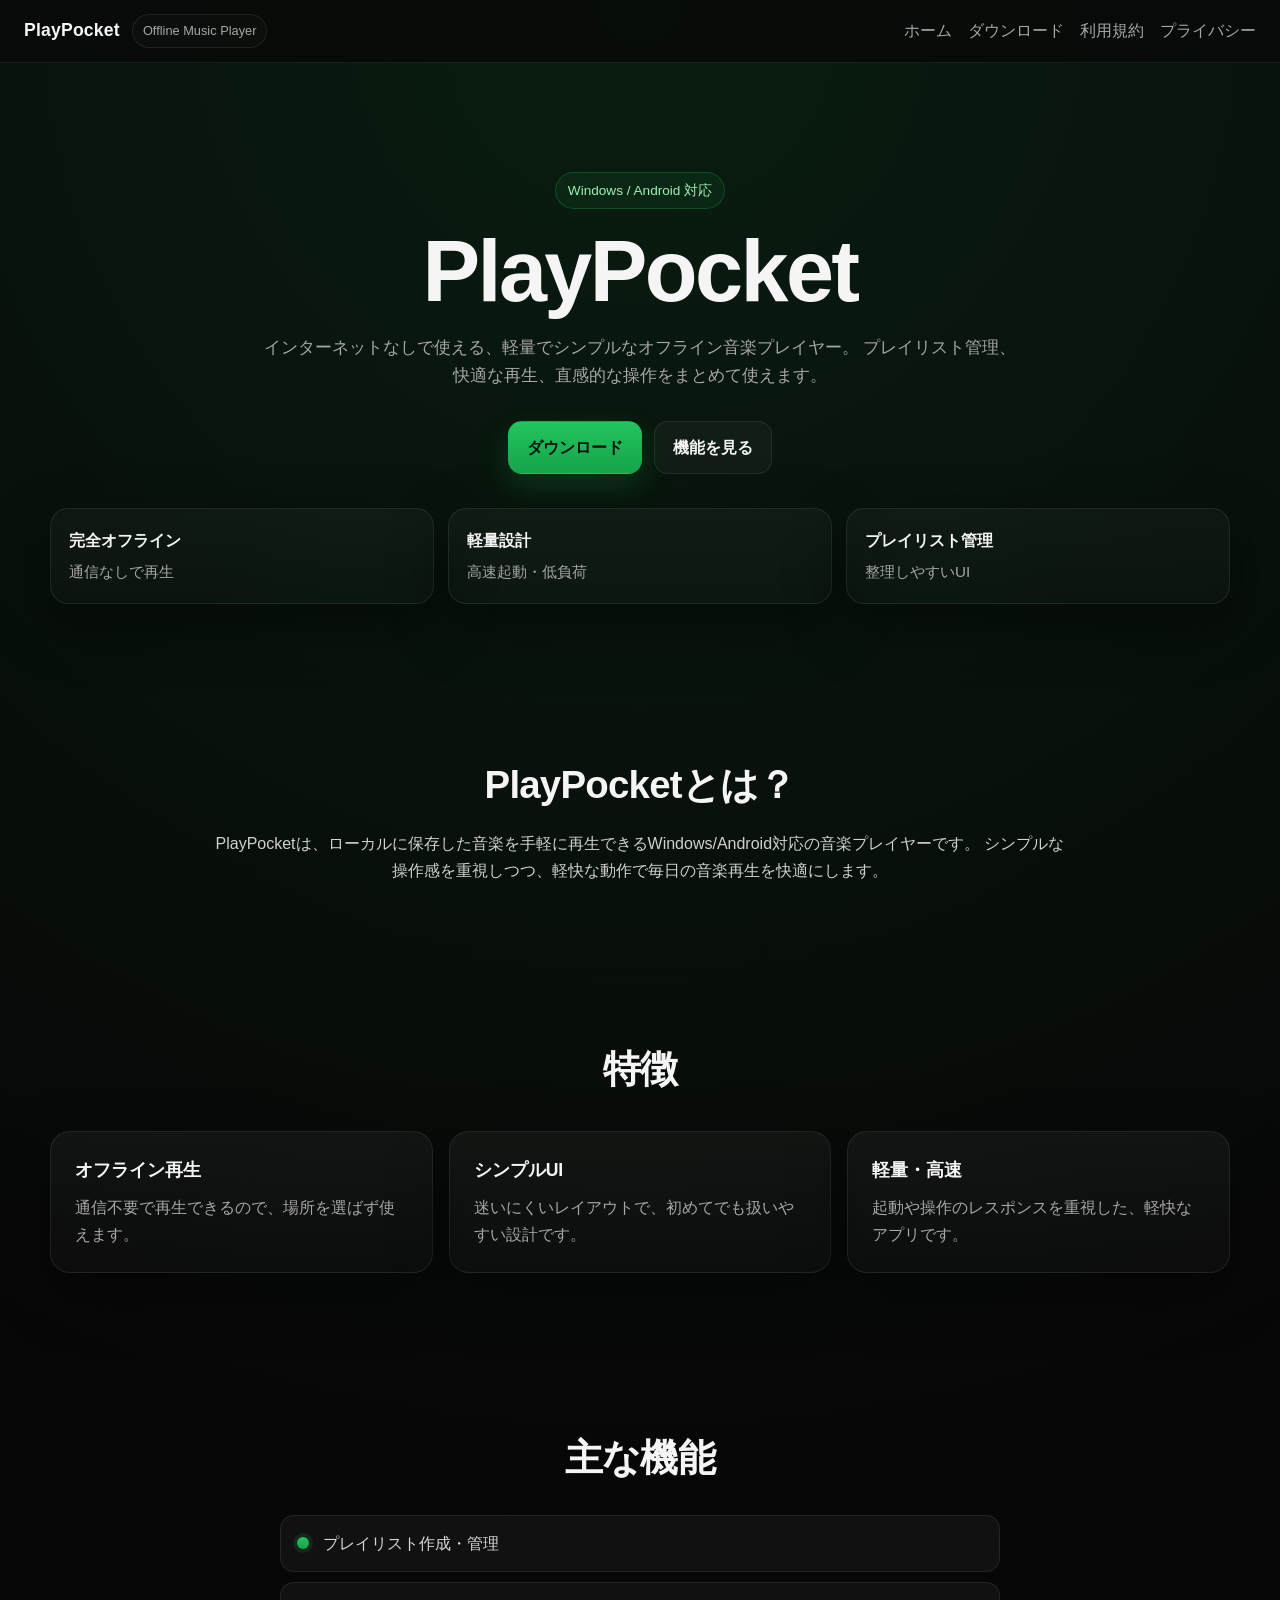
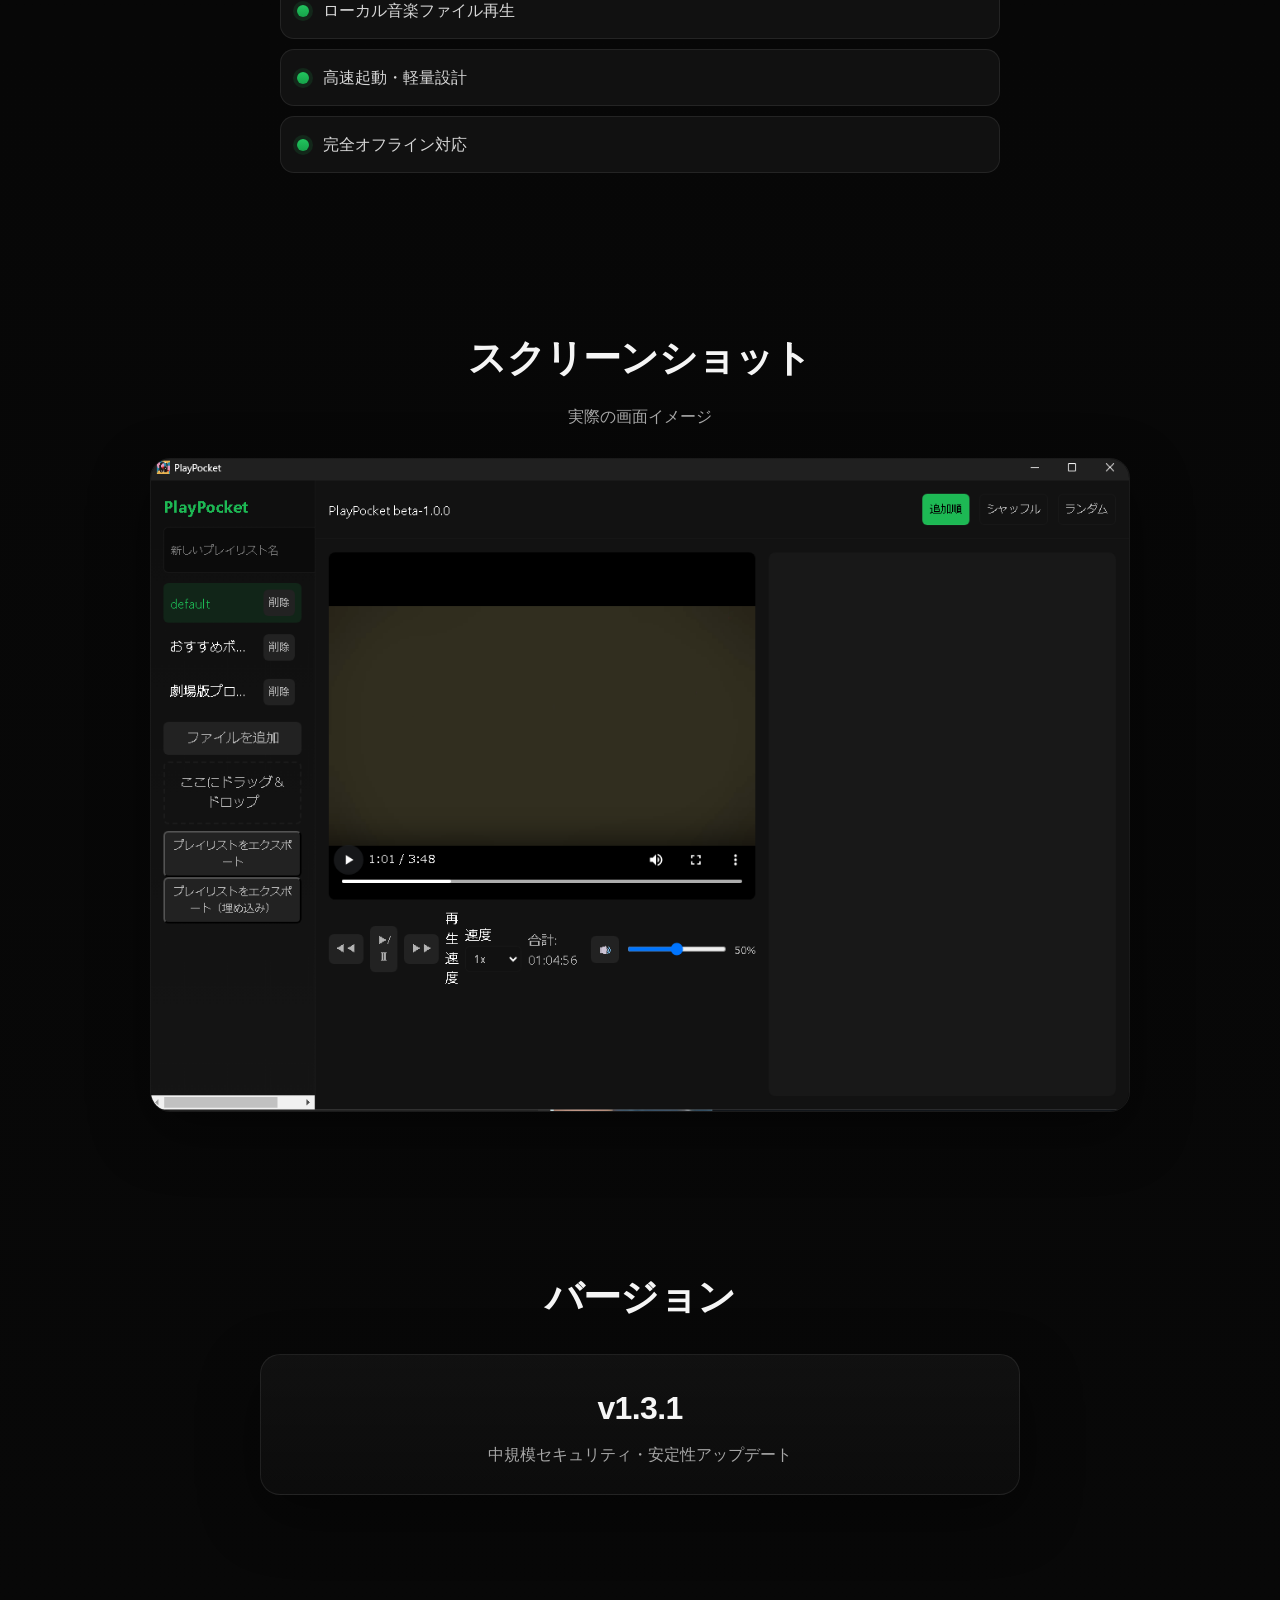
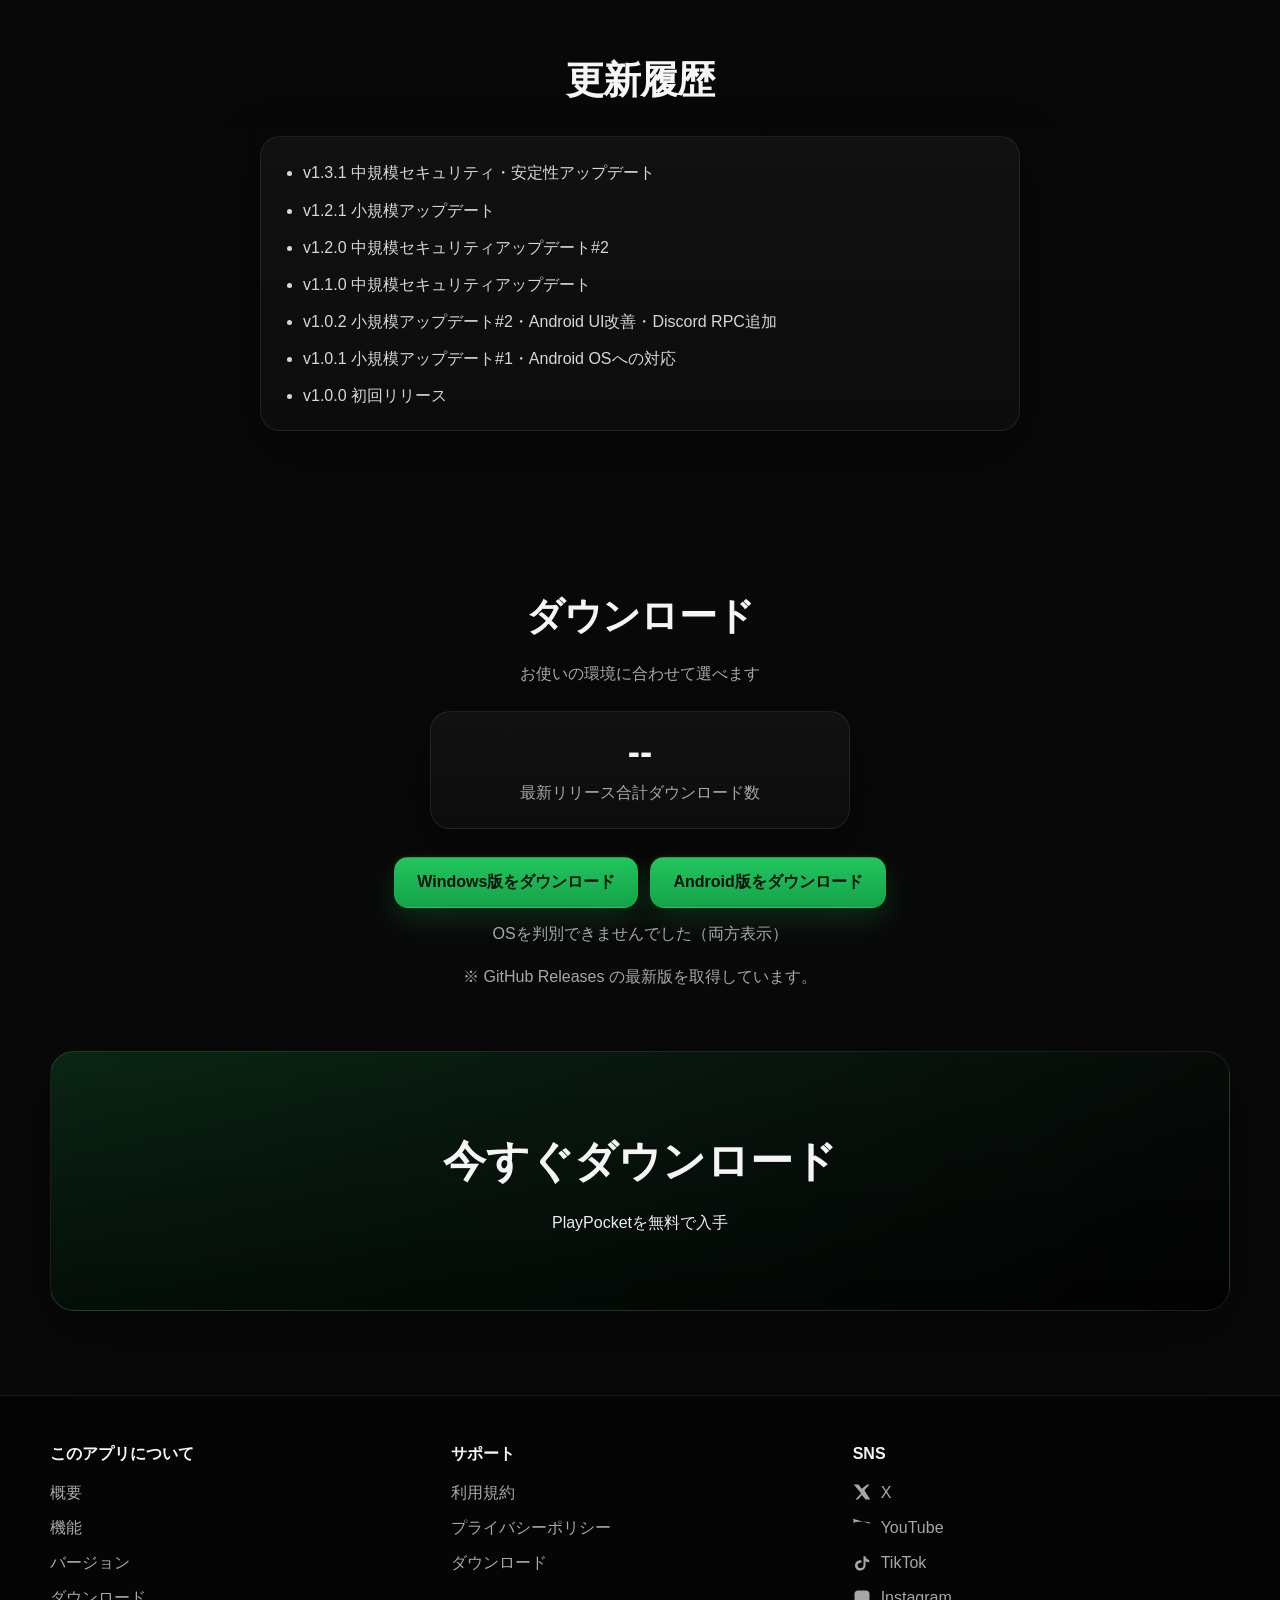
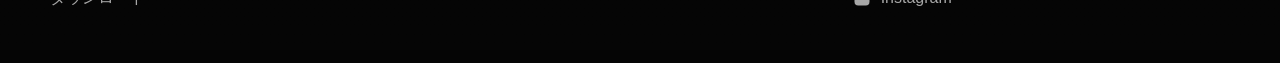
==== commit 5faf8069: "Update index.html" ====
--- a/index.html
+++ b/index.html
@@ -141,8 +141,8 @@
     <div class="section-inner">
       <h2>バージョン</h2>
       <div class="version-box">
-        <span class="version-number">v1.2.1</span>
-        <p>小規模アップデート</p>
+        <span class="version-number">v1.3.1</span>
+        <p>中規模セキュリティ・安定性アップデート</p>
       </div>
     </div>
   </section>
@@ -152,6 +152,7 @@
       <h2>更新履歴</h2>
       <div class="changelog-box">
         <ul>
+          <li>v1.3.1 中規模セキュリティ・安定性アップデート</li>
           <li>v1.2.1 小規模アップデート</li>
           <li>v1.2.0 中規模セキュリティアップデート#2</li>
           <li>v1.1.0 中規模セキュリティアップデート</li>
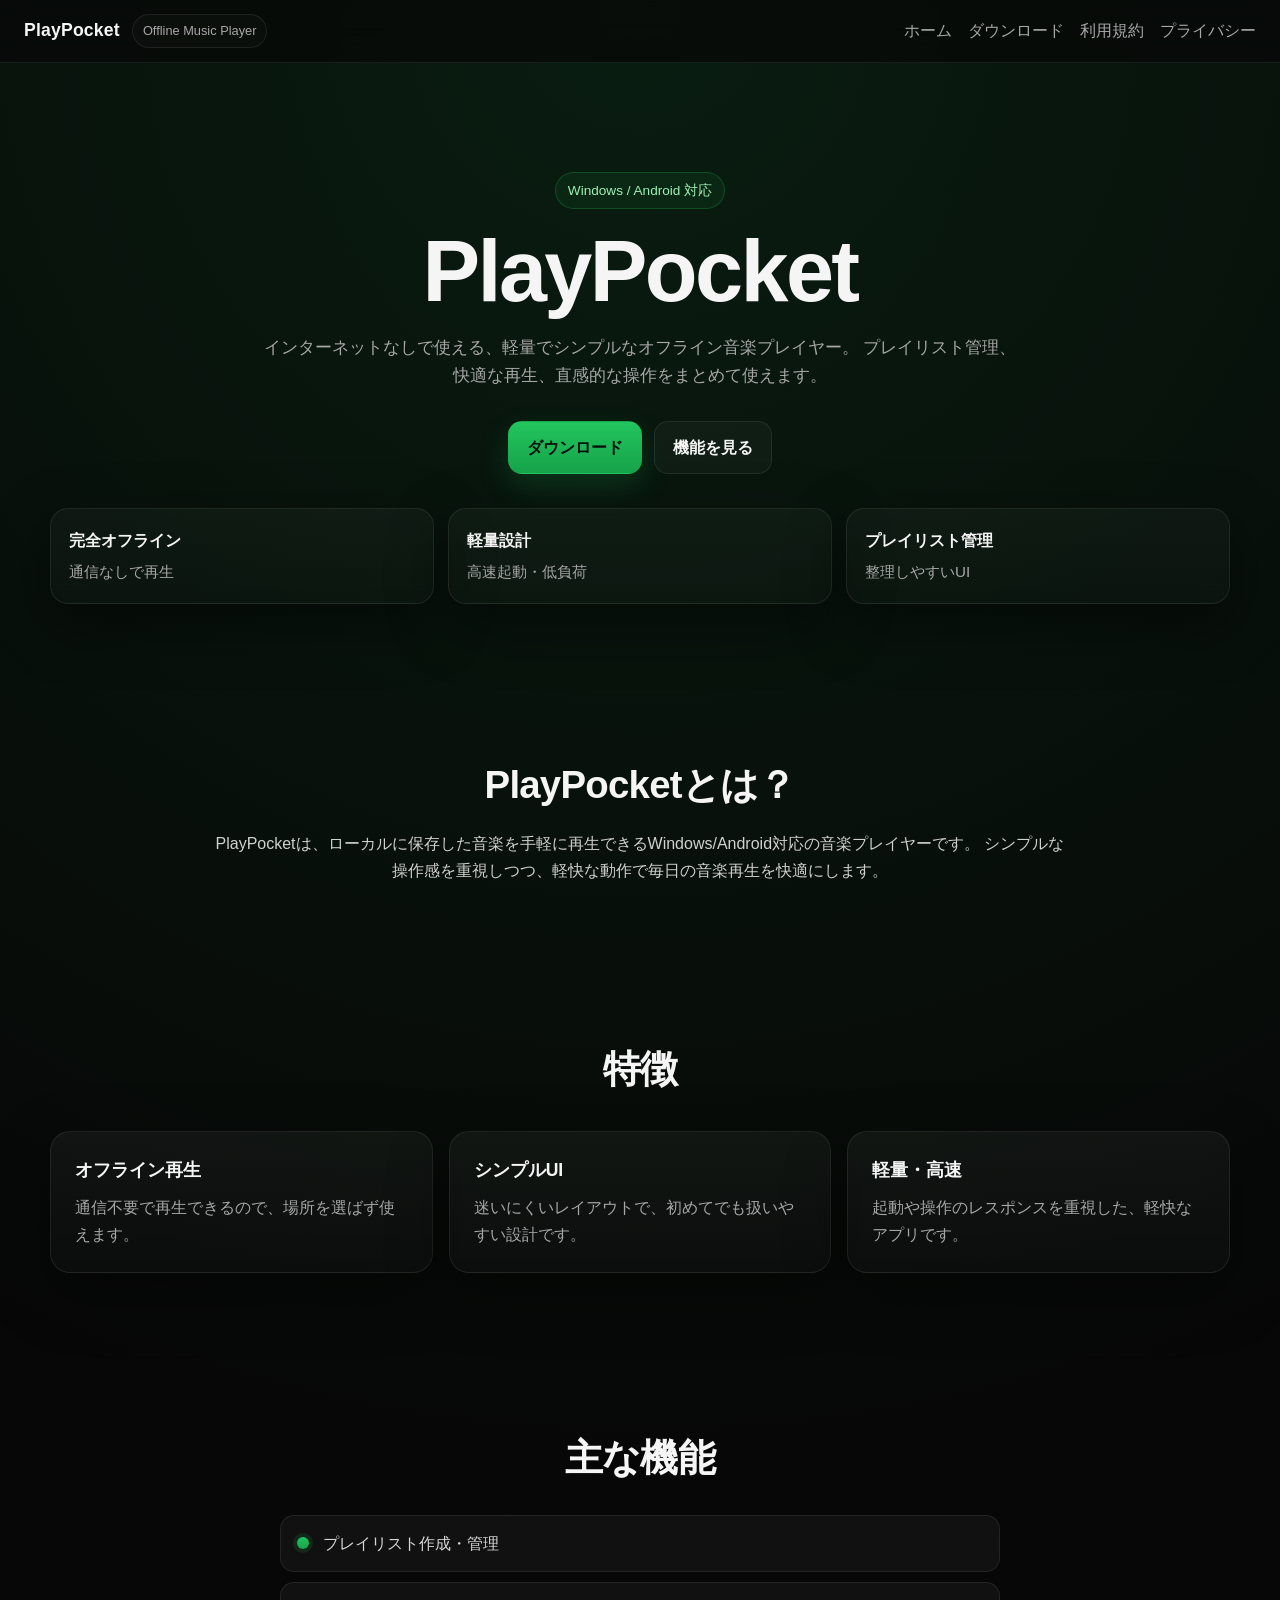
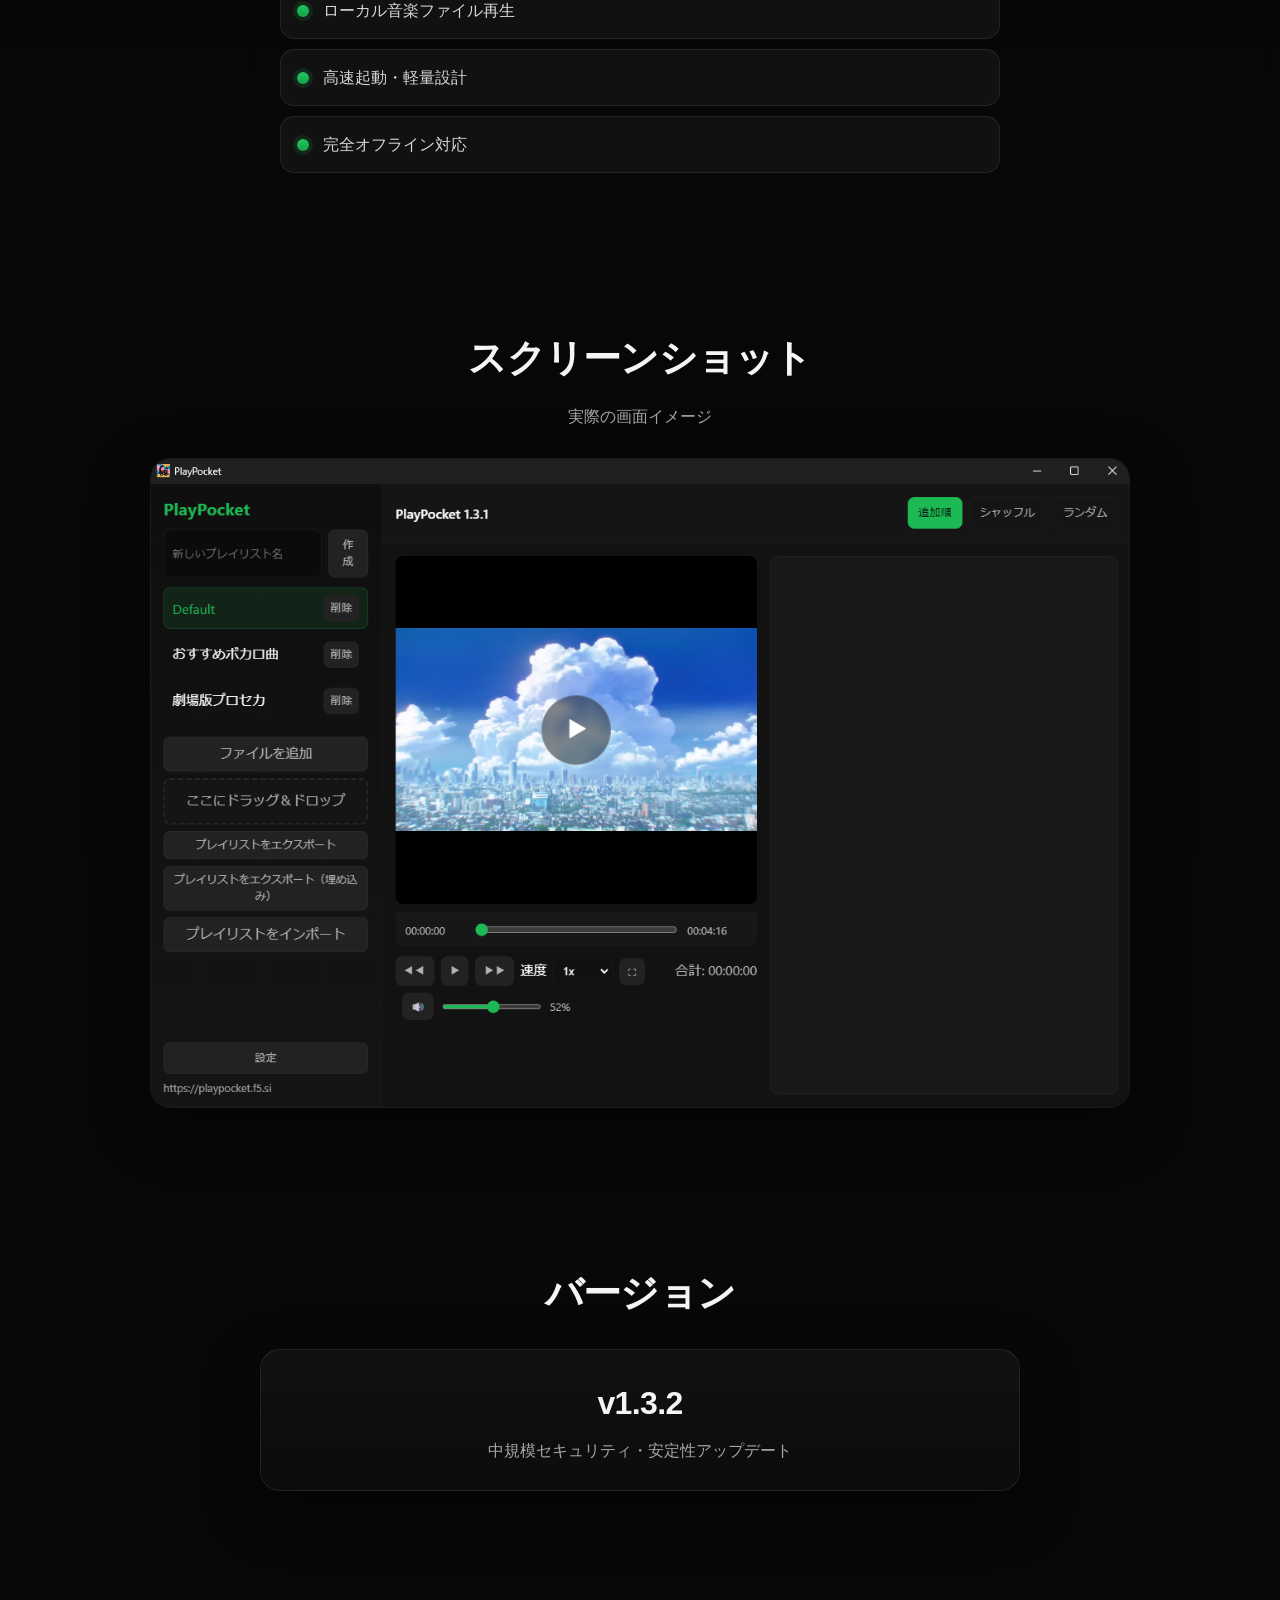
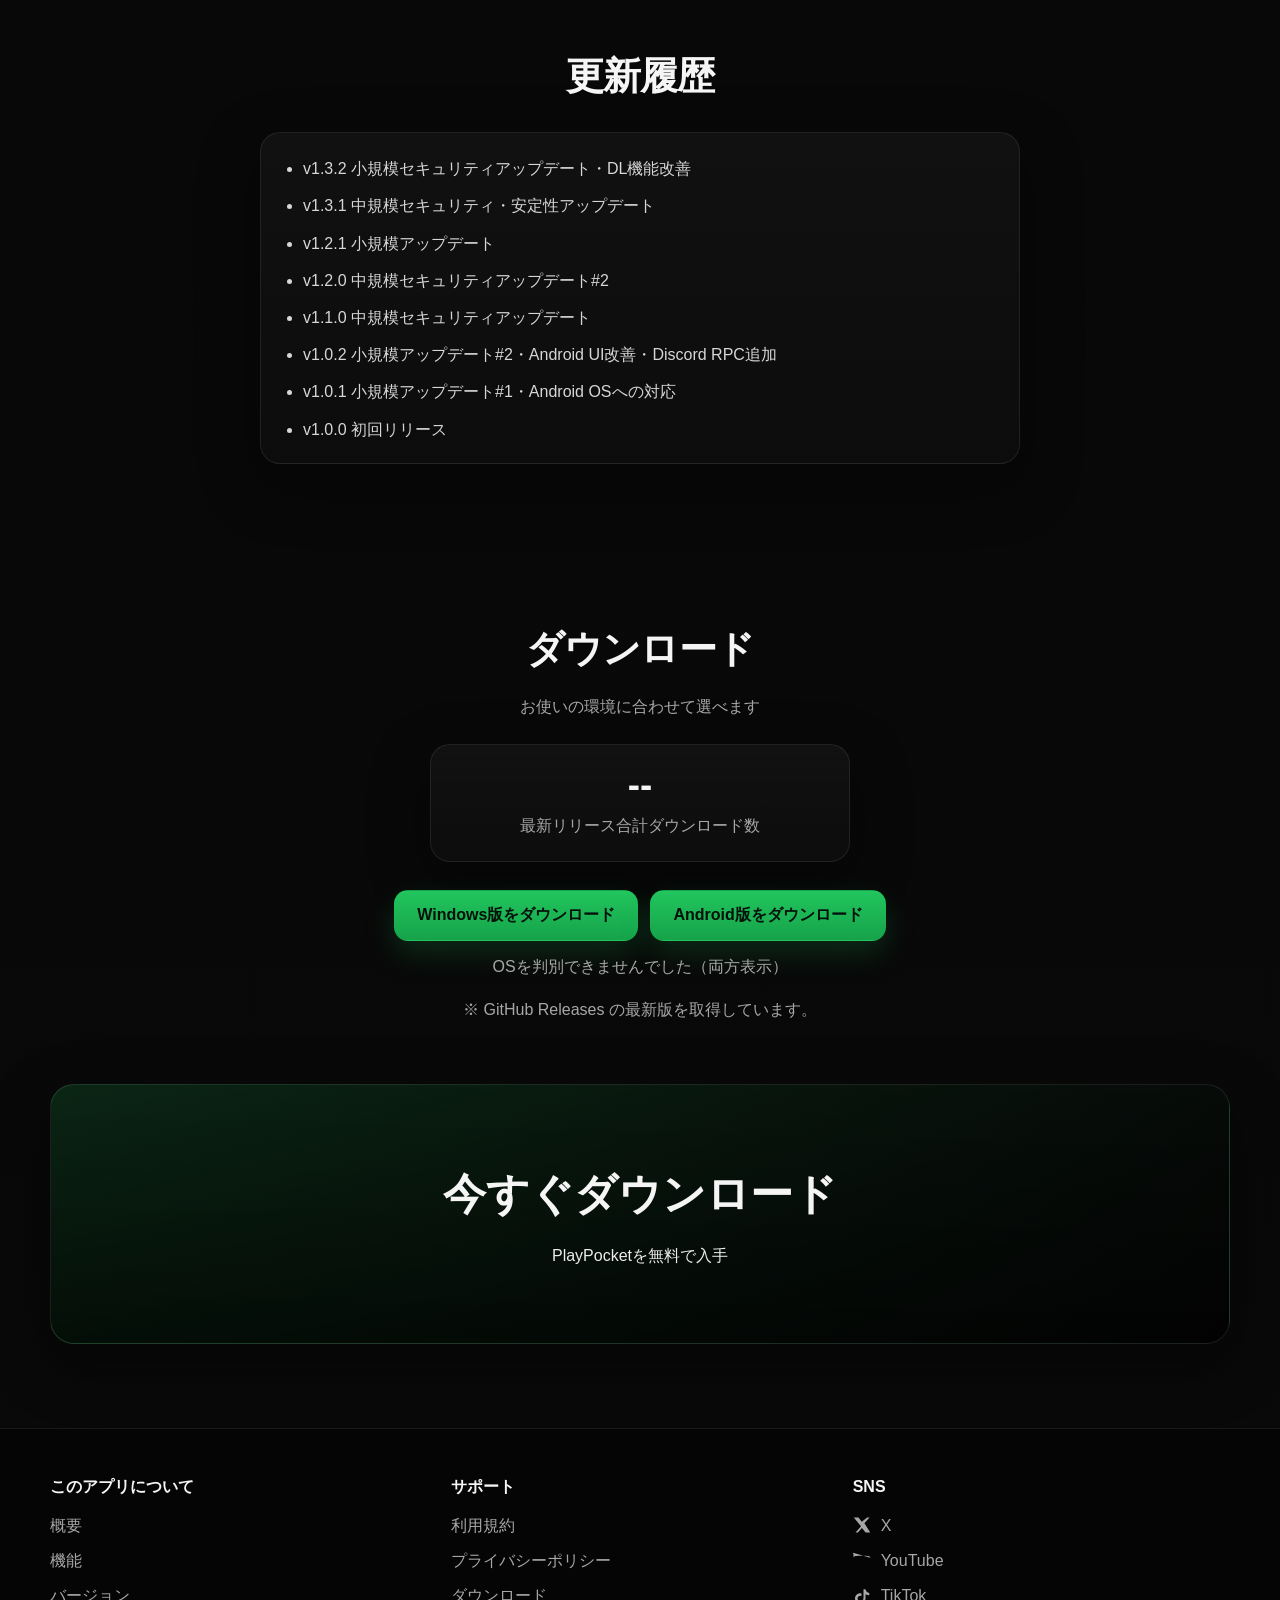
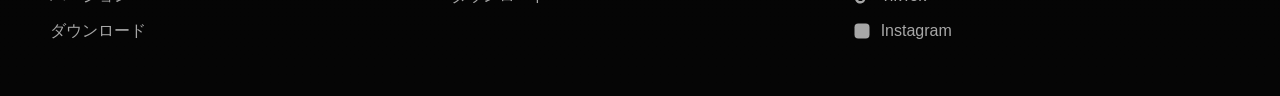
==== commit bda48a90: "Update index.html" ====
--- a/index.html
+++ b/index.html
@@ -141,7 +141,7 @@
     <div class="section-inner">
       <h2>バージョン</h2>
       <div class="version-box">
-        <span class="version-number">v1.3.1</span>
+        <span class="version-number">v1.3.2</span>
         <p>中規模セキュリティ・安定性アップデート</p>
       </div>
     </div>
@@ -152,6 +152,7 @@
       <h2>更新履歴</h2>
       <div class="changelog-box">
         <ul>
+          <li>v1.3.2 小規模セキュリティアップデート・DL機能改善</li>
           <li>v1.3.1 中規模セキュリティ・安定性アップデート</li>
           <li>v1.2.1 小規模アップデート</li>
           <li>v1.2.0 中規模セキュリティアップデート#2</li>
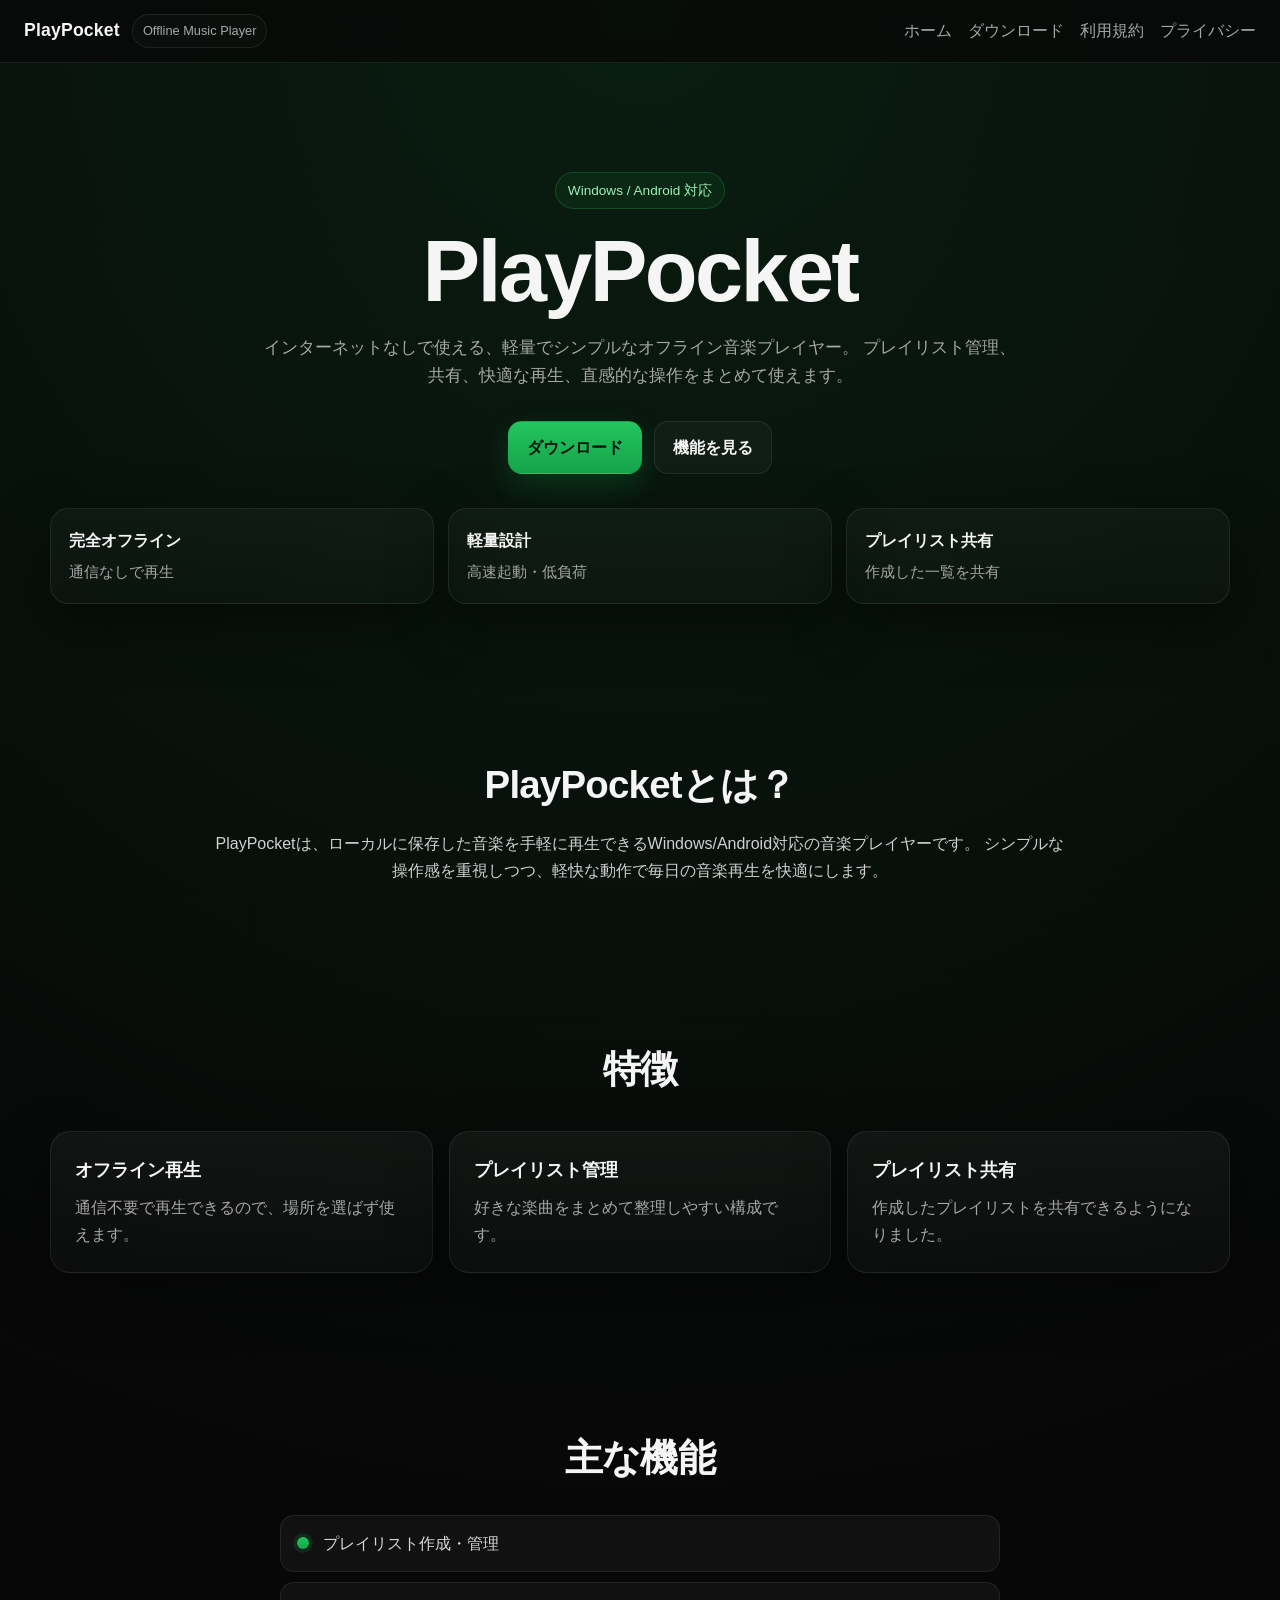
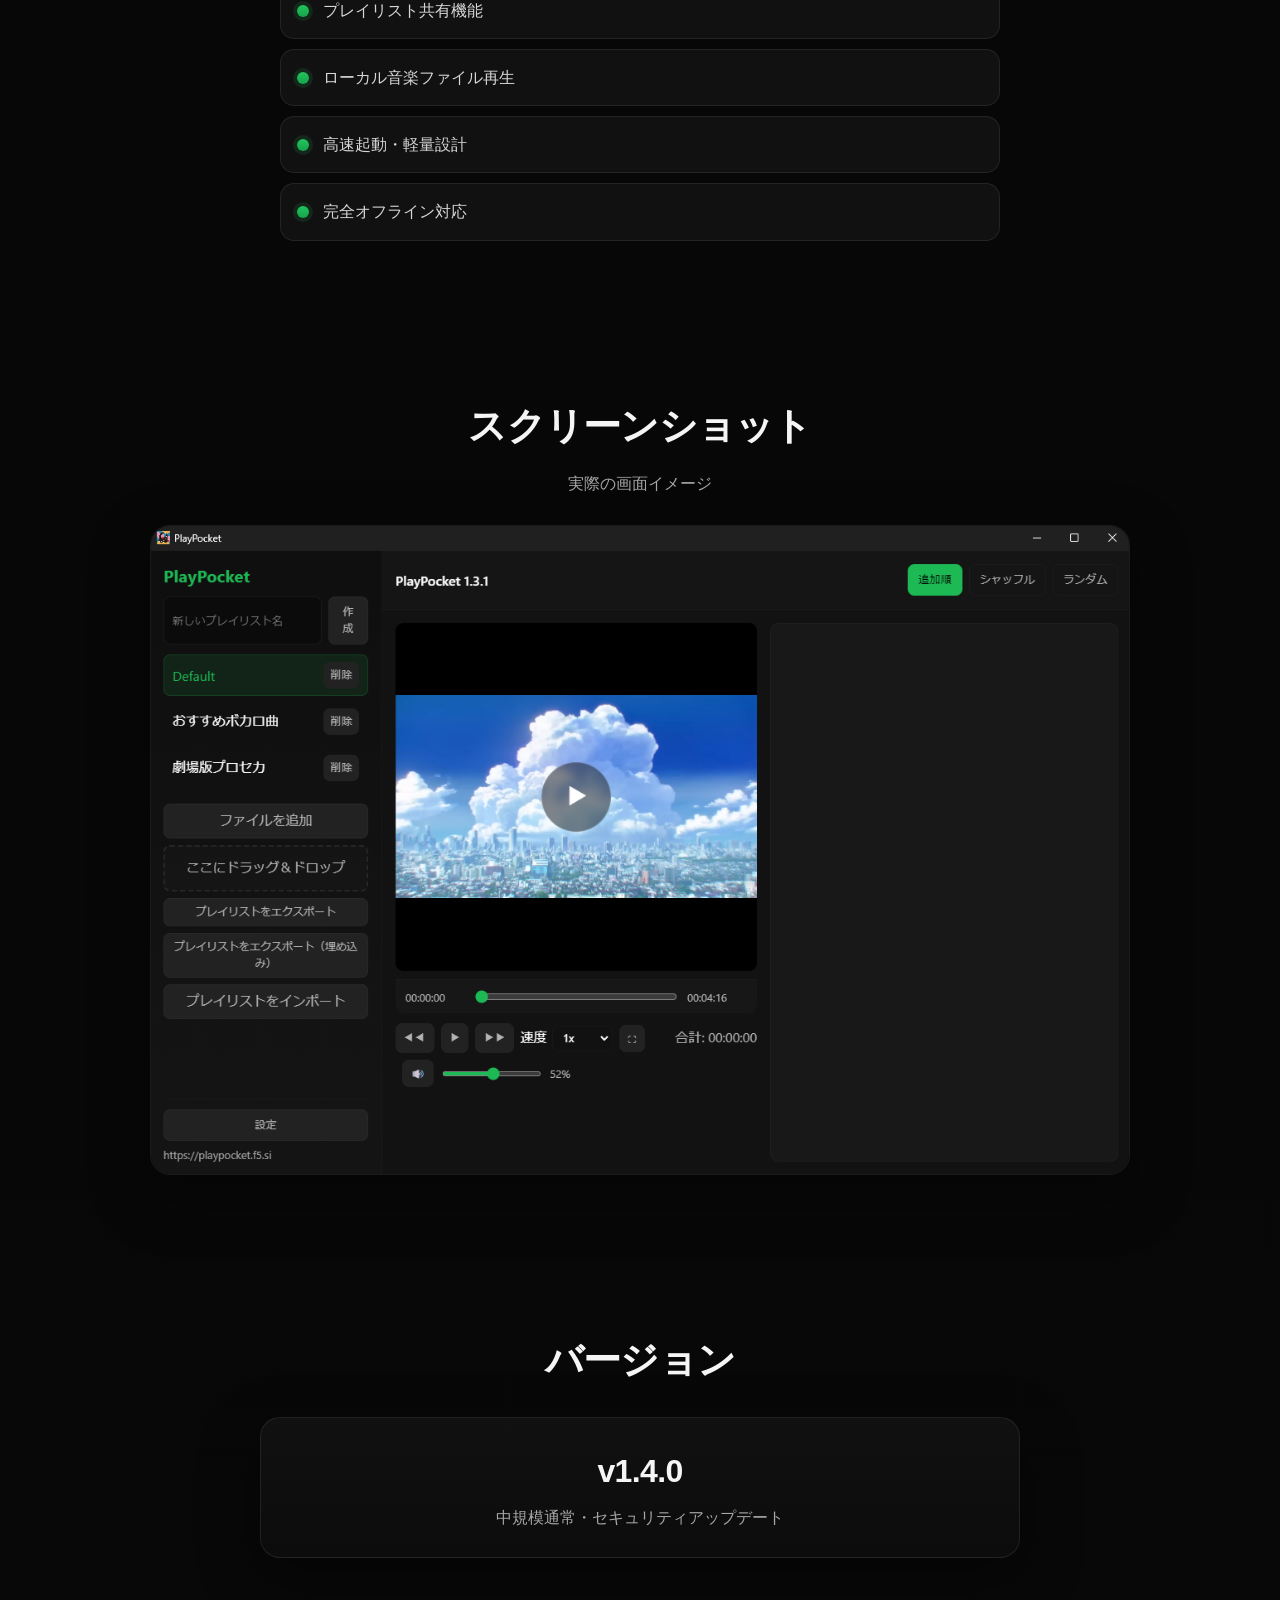
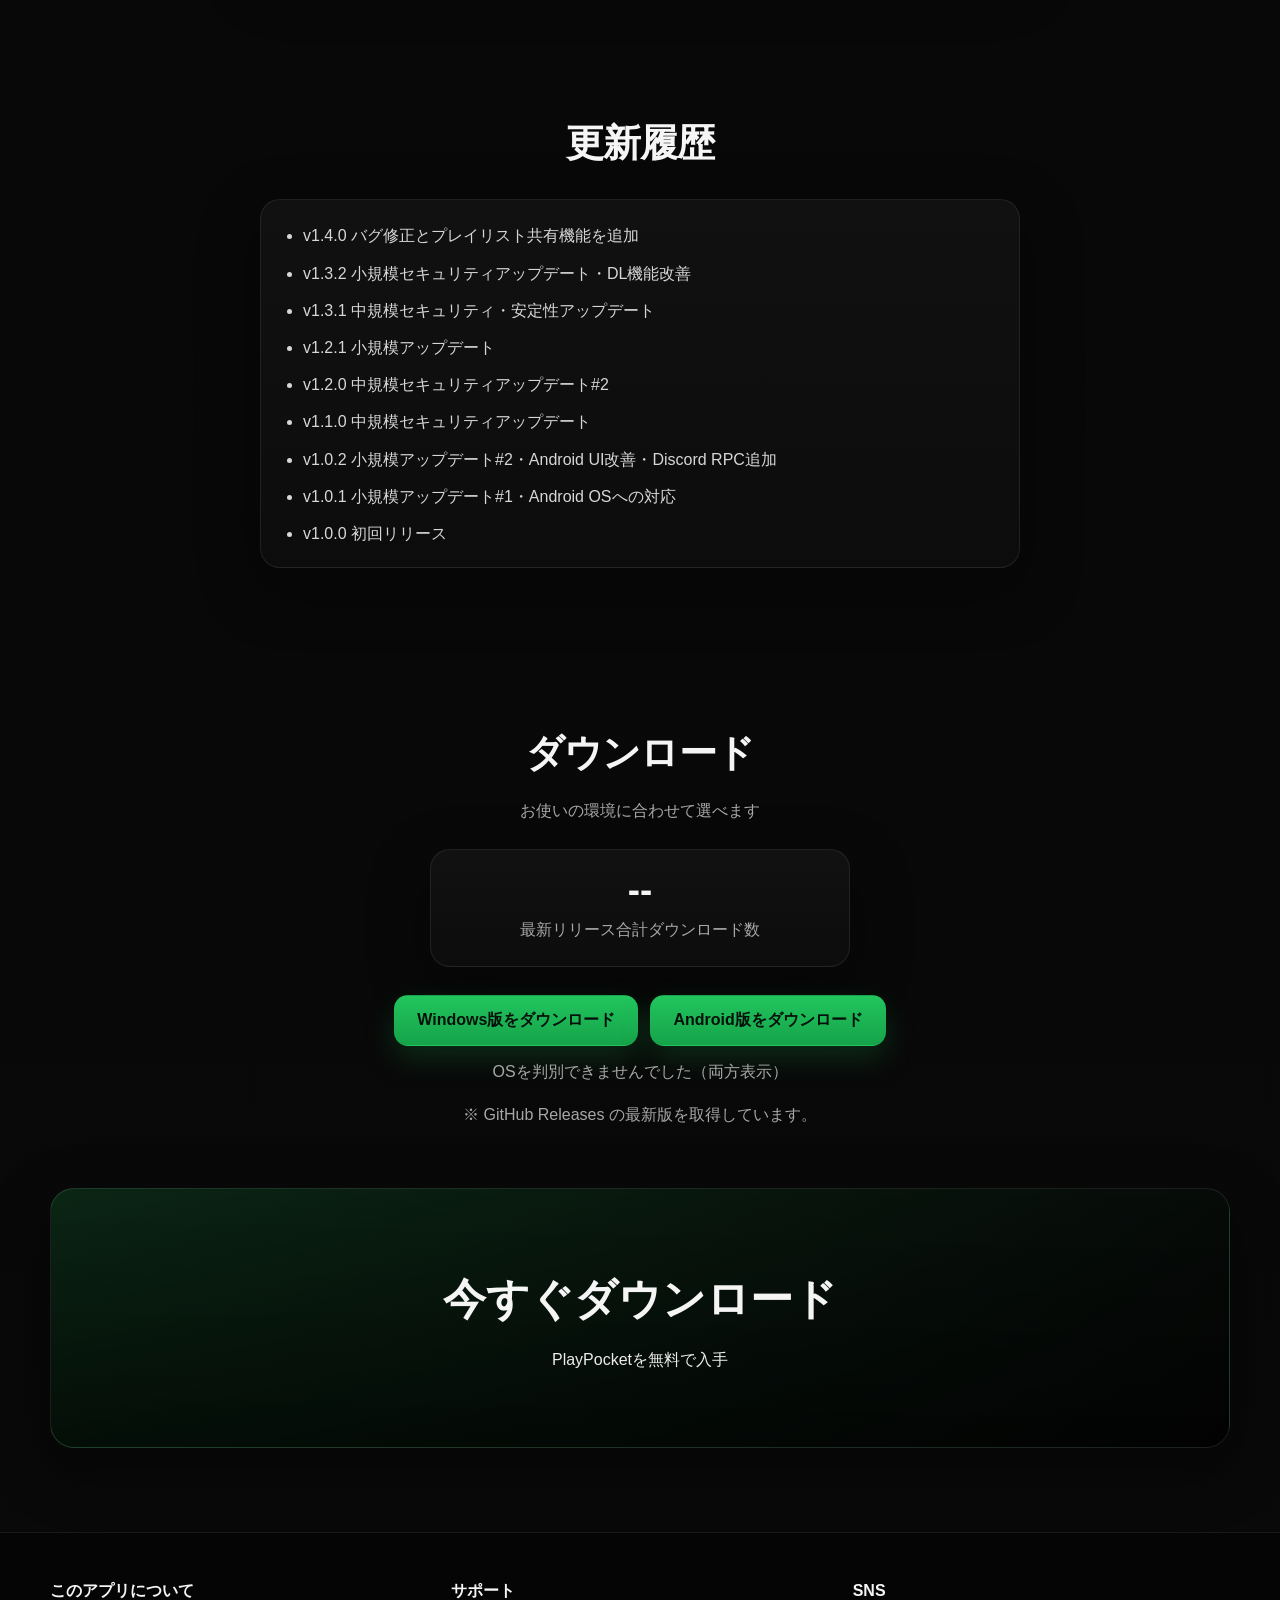
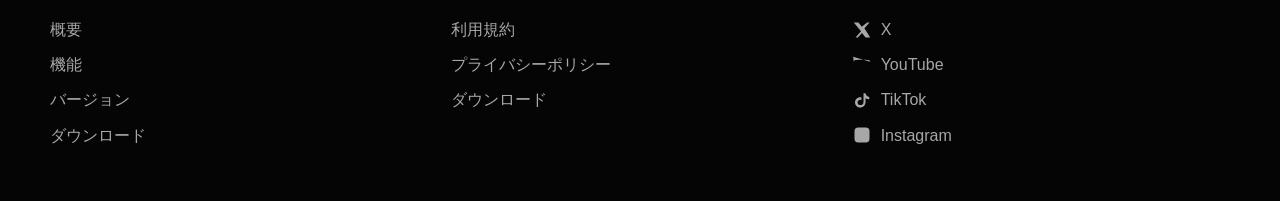
==== commit 5ab5d76b: "Update index.html" ====
--- a/index.html
+++ b/index.html
@@ -5,8 +5,8 @@
   <meta name="viewport" content="width=device-width, initial-scale=1.0">
 
   <title>PlayPocket | Windows/Android対応 オフライン音楽プレイヤー</title>
-  <meta name="description" content="PlayPocketはWindows/Android向けの軽量オフライン音楽プレイヤー。プレイリスト管理・高速再生・シンプルUIを搭載。無料ダウンロード可能。">
-  <meta name="keywords" content="音楽プレイヤー, オフライン, Windows, Android, music player, プレイリスト, 軽量">
+  <meta name="description" content="PlayPocketはWindows/Android向けの軽量オフライン音楽プレイヤー。プレイリスト管理・共有・高速再生・シンプルUIを搭載。無料ダウンロード可能。">
+  <meta name="keywords" content="音楽プレイヤー, オフライン, Windows, Android, music player, プレイリスト, 軽量, 共有">
   <meta name="robots" content="index, follow">
   <meta name="theme-color" content="#0a0a0a">
 
@@ -60,7 +60,7 @@
       <h1 class="fade-in delay">PlayPocket</h1>
       <p class="hero-text fade-in delay2">
         インターネットなしで使える、軽量でシンプルなオフライン音楽プレイヤー。
-        プレイリスト管理、快適な再生、直感的な操作をまとめて使えます。
+        プレイリスト管理、共有、快適な再生、直感的な操作をまとめて使えます。
       </p>
 
       <div class="hero-actions fade-in delay3">
@@ -78,8 +78,8 @@
           <span>高速起動・低負荷</span>
         </div>
         <div class="stat-card">
-          <strong>プレイリスト管理</strong>
-          <span>整理しやすいUI</span>
+          <strong>プレイリスト共有</strong>
+          <span>作成した一覧を共有</span>
         </div>
       </div>
     </div>
@@ -105,13 +105,13 @@
         </article>
 
         <article class="card reveal">
-          <h3>シンプルUI</h3>
-          <p>迷いにくいレイアウトで、初めてでも扱いやすい設計です。</p>
+          <h3>プレイリスト管理</h3>
+          <p>好きな楽曲をまとめて整理しやすい構成です。</p>
         </article>
 
         <article class="card reveal">
-          <h3>軽量・高速</h3>
-          <p>起動や操作のレスポンスを重視した、軽快なアプリです。</p>
+          <h3>プレイリスト共有</h3>
+          <p>作成したプレイリストを共有できるようになりました。</p>
         </article>
       </div>
     </div>
@@ -122,6 +122,7 @@
       <h2>主な機能</h2>
       <ul class="feature-list">
         <li>プレイリスト作成・管理</li>
+        <li>プレイリスト共有機能</li>
         <li>ローカル音楽ファイル再生</li>
         <li>高速起動・軽量設計</li>
         <li>完全オフライン対応</li>
@@ -141,8 +142,8 @@
     <div class="section-inner">
       <h2>バージョン</h2>
       <div class="version-box">
-        <span class="version-number">v1.3.2</span>
-        <p>中規模セキュリティ・安定性アップデート</p>
+        <span class="version-number">v1.4.0</span>
+        <p>中規模通常・セキュリティアップデート</p>
       </div>
     </div>
   </section>
@@ -152,6 +153,7 @@
       <h2>更新履歴</h2>
       <div class="changelog-box">
         <ul>
+          <li>v1.4.0 バグ修正とプレイリスト共有機能を追加</li>
           <li>v1.3.2 小規模セキュリティアップデート・DL機能改善</li>
           <li>v1.3.1 中規模セキュリティ・安定性アップデート</li>
           <li>v1.2.1 小規模アップデート</li>
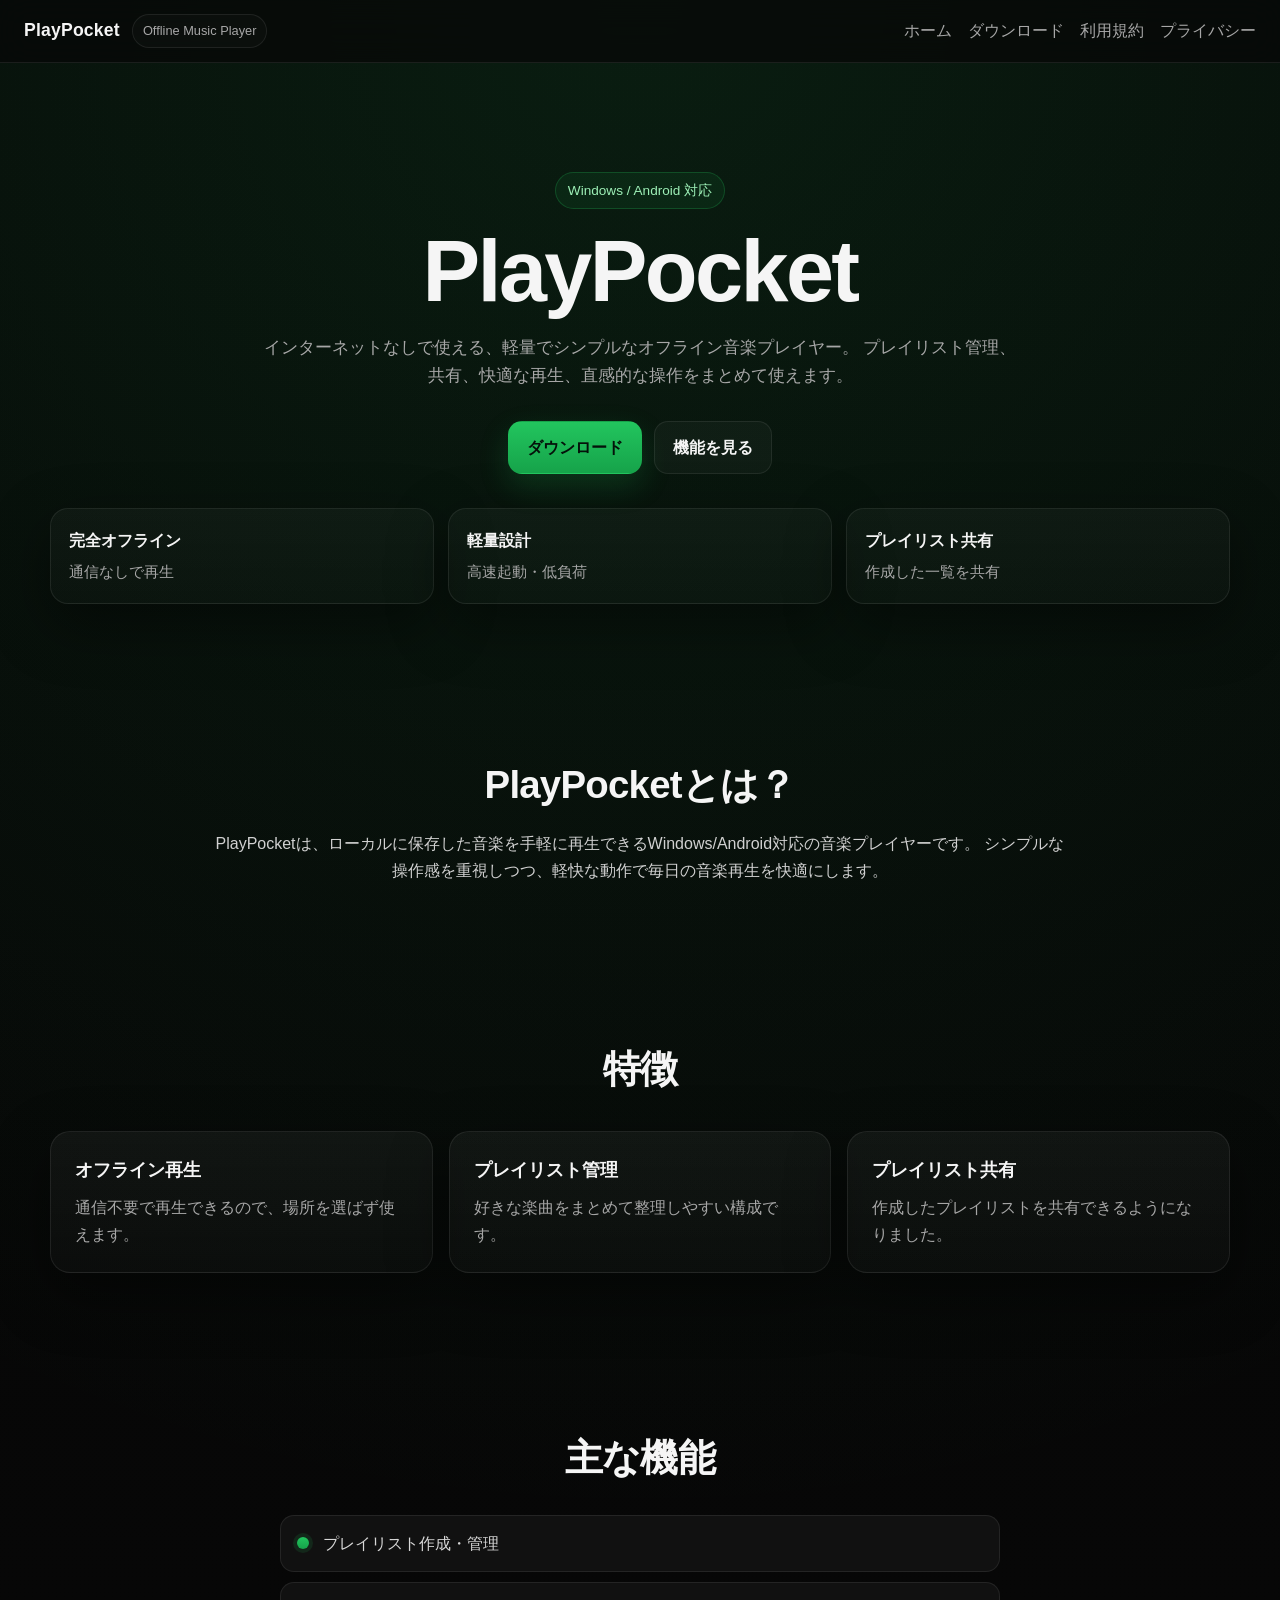
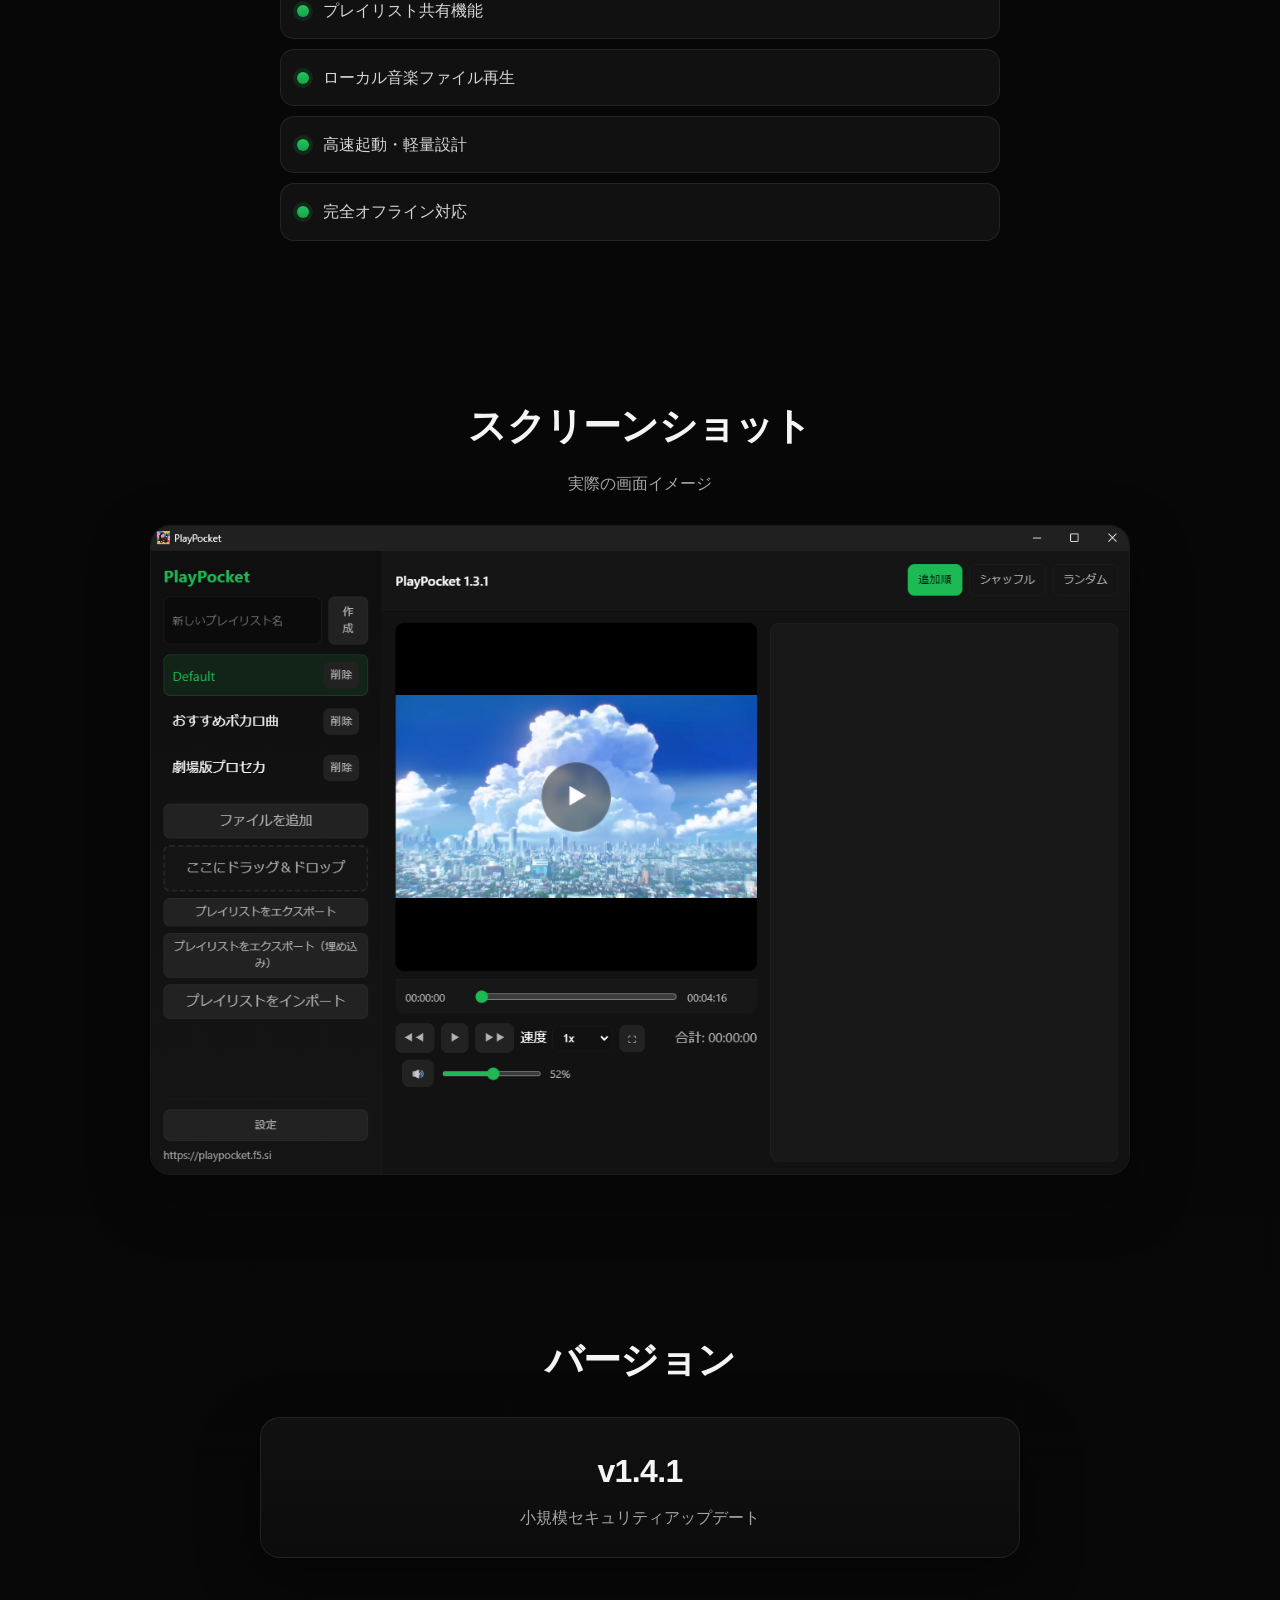
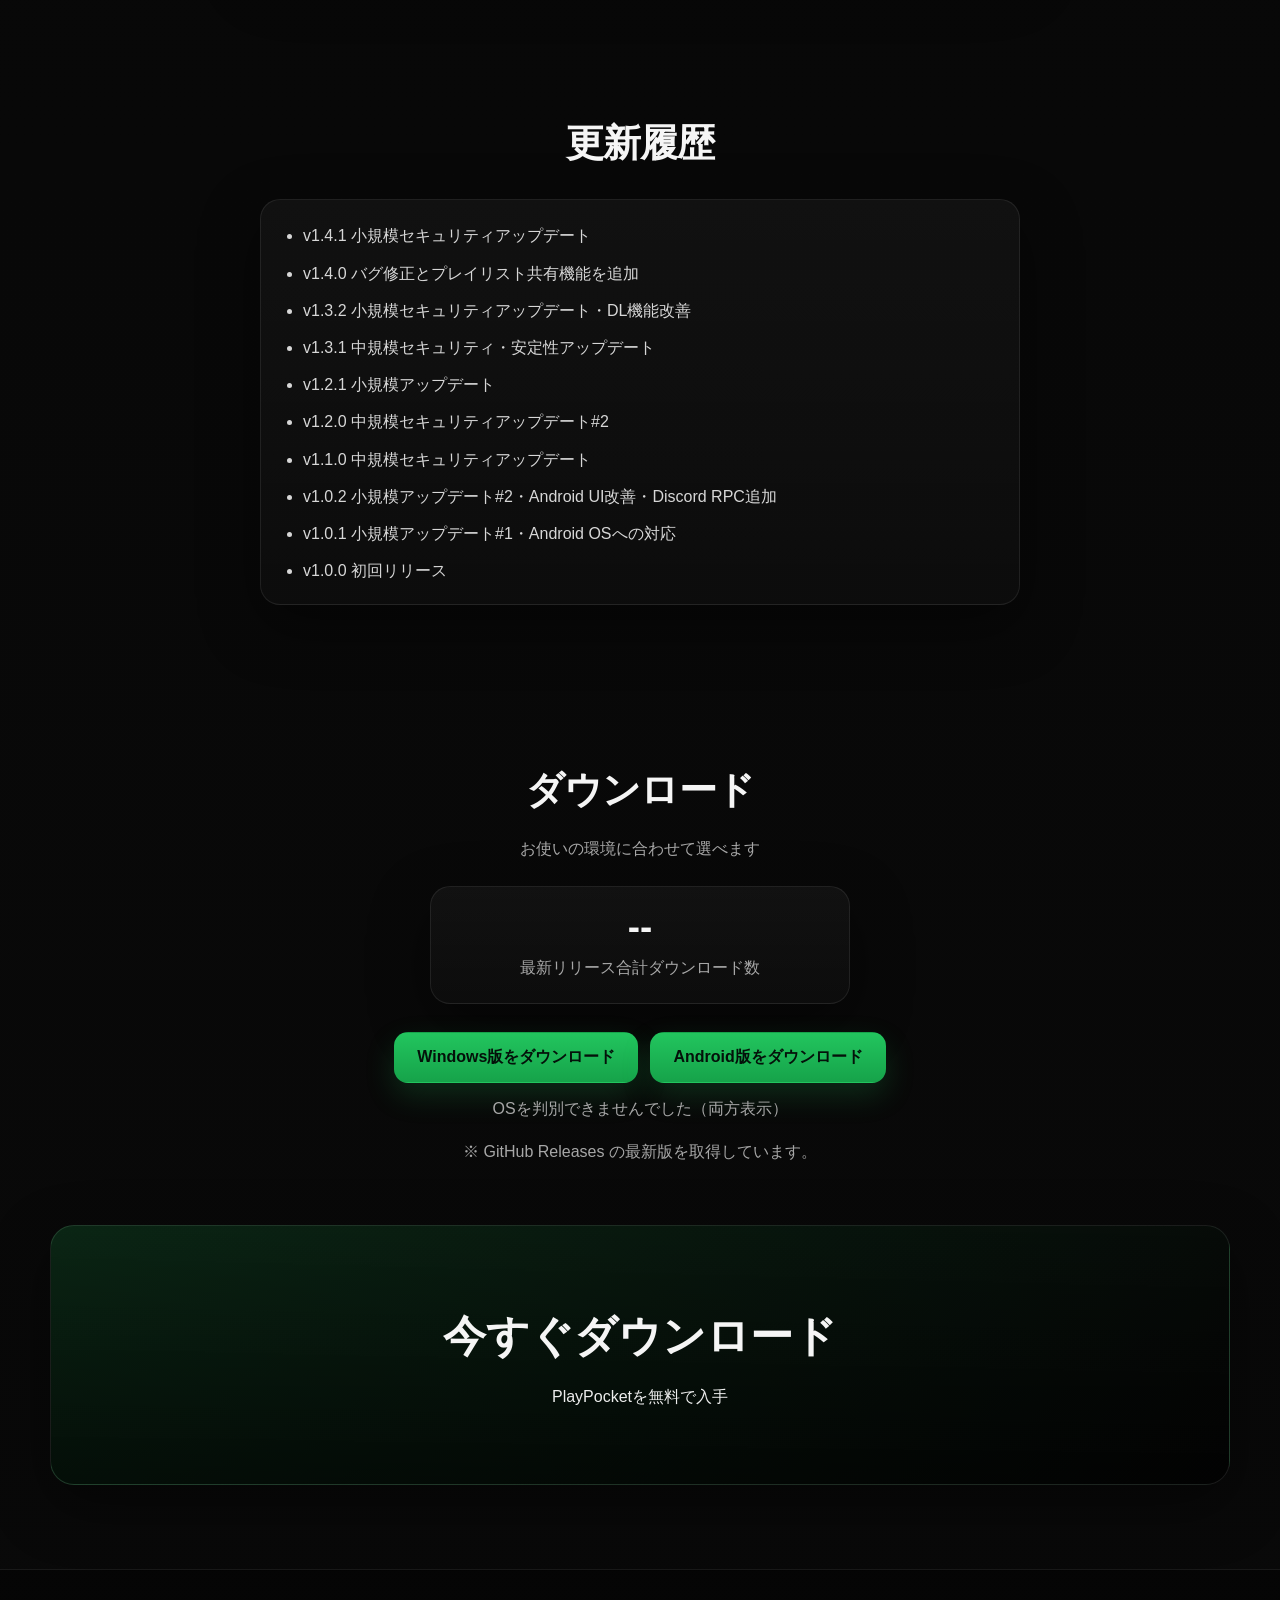
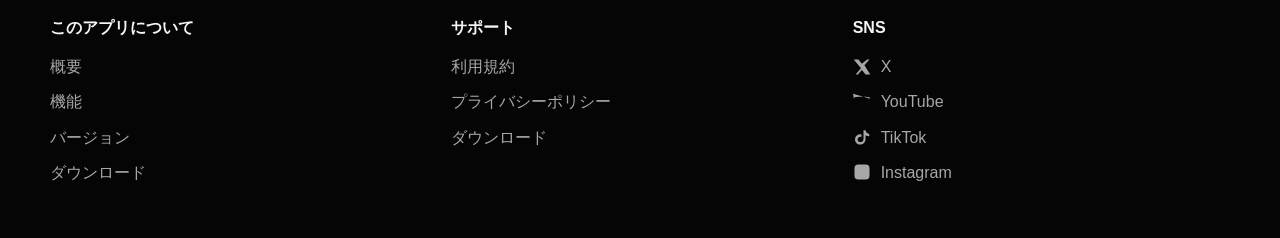
==== commit b0ce9911: "Update index.html" ====
--- a/index.html
+++ b/index.html
@@ -142,8 +142,8 @@
     <div class="section-inner">
       <h2>バージョン</h2>
       <div class="version-box">
-        <span class="version-number">v1.4.0</span>
-        <p>中規模通常・セキュリティアップデート</p>
+        <span class="version-number">v1.4.1</span>
+        <p>小規模セキュリティアップデート</p>
       </div>
     </div>
   </section>
@@ -153,6 +153,7 @@
       <h2>更新履歴</h2>
       <div class="changelog-box">
         <ul>
+          <li>v1.4.1 小規模セキュリティアップデート</li>
           <li>v1.4.0 バグ修正とプレイリスト共有機能を追加</li>
           <li>v1.3.2 小規模セキュリティアップデート・DL機能改善</li>
           <li>v1.3.1 中規模セキュリティ・安定性アップデート</li>
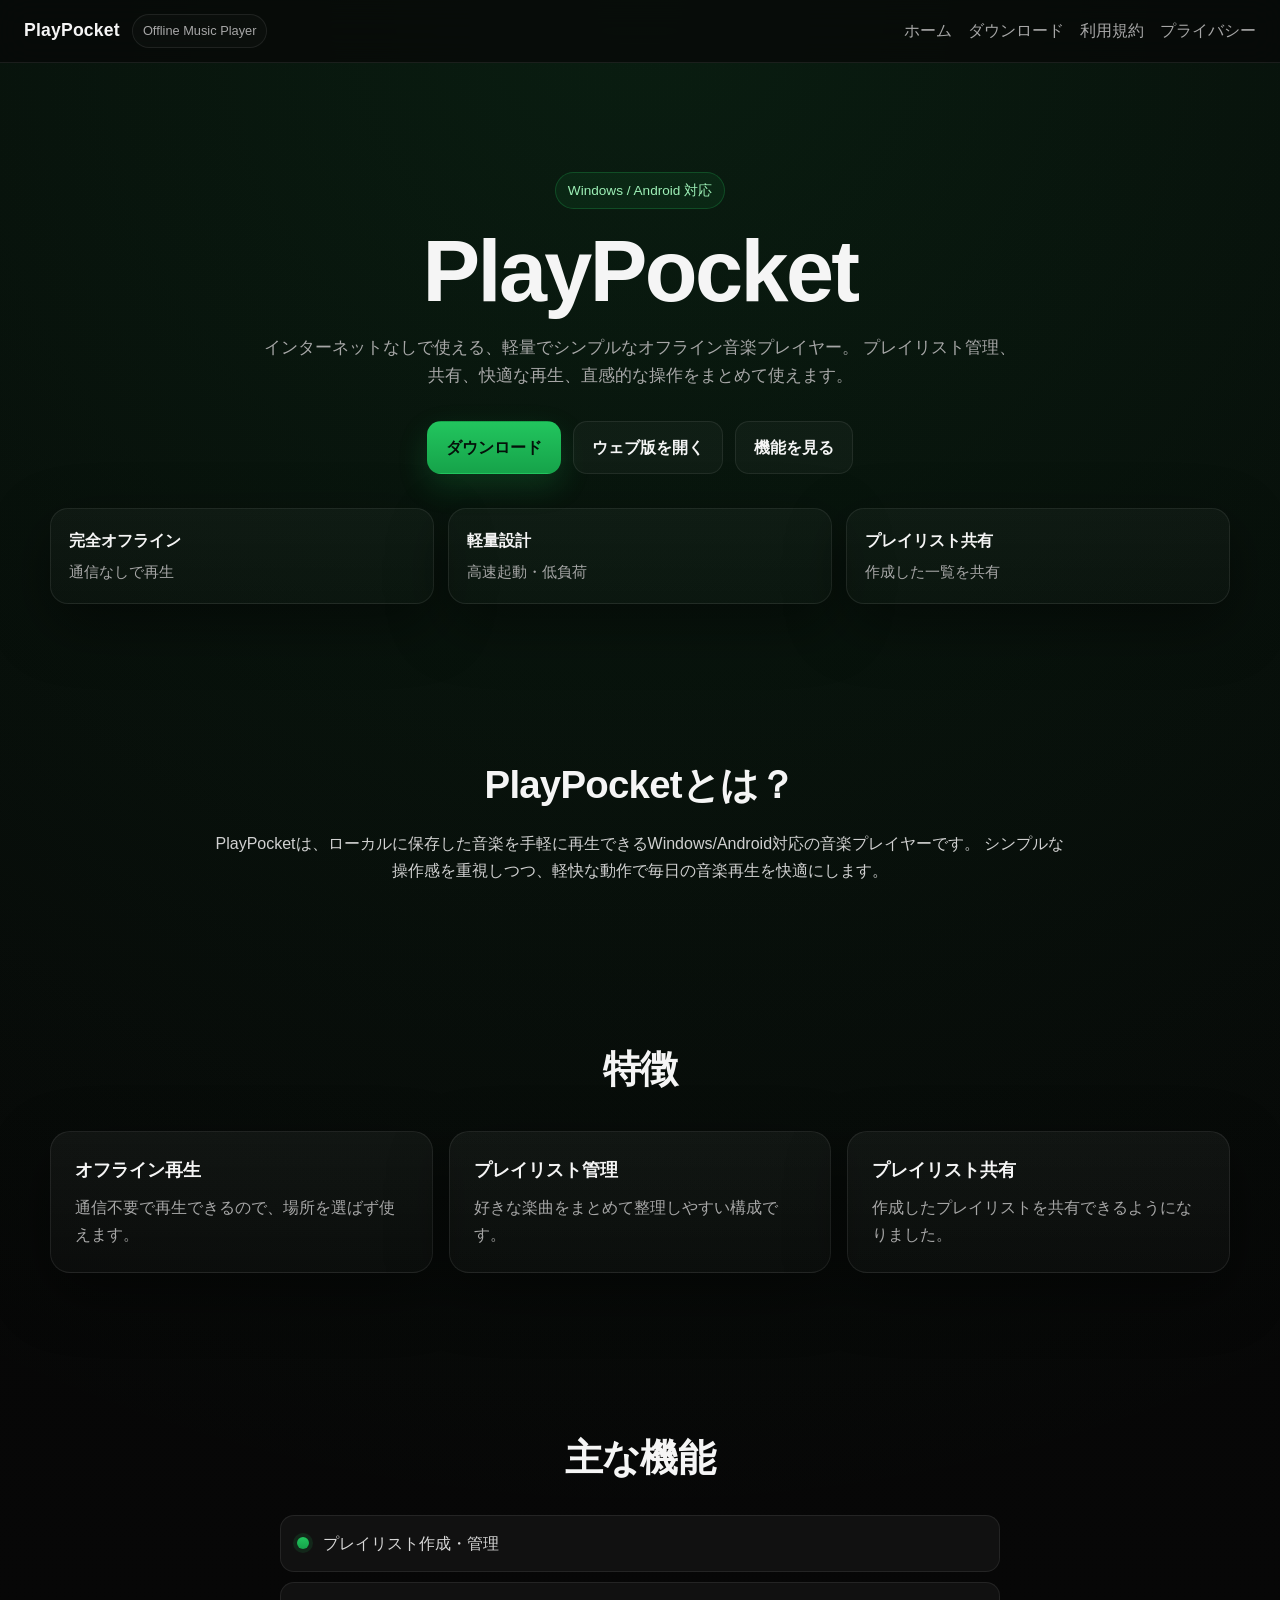
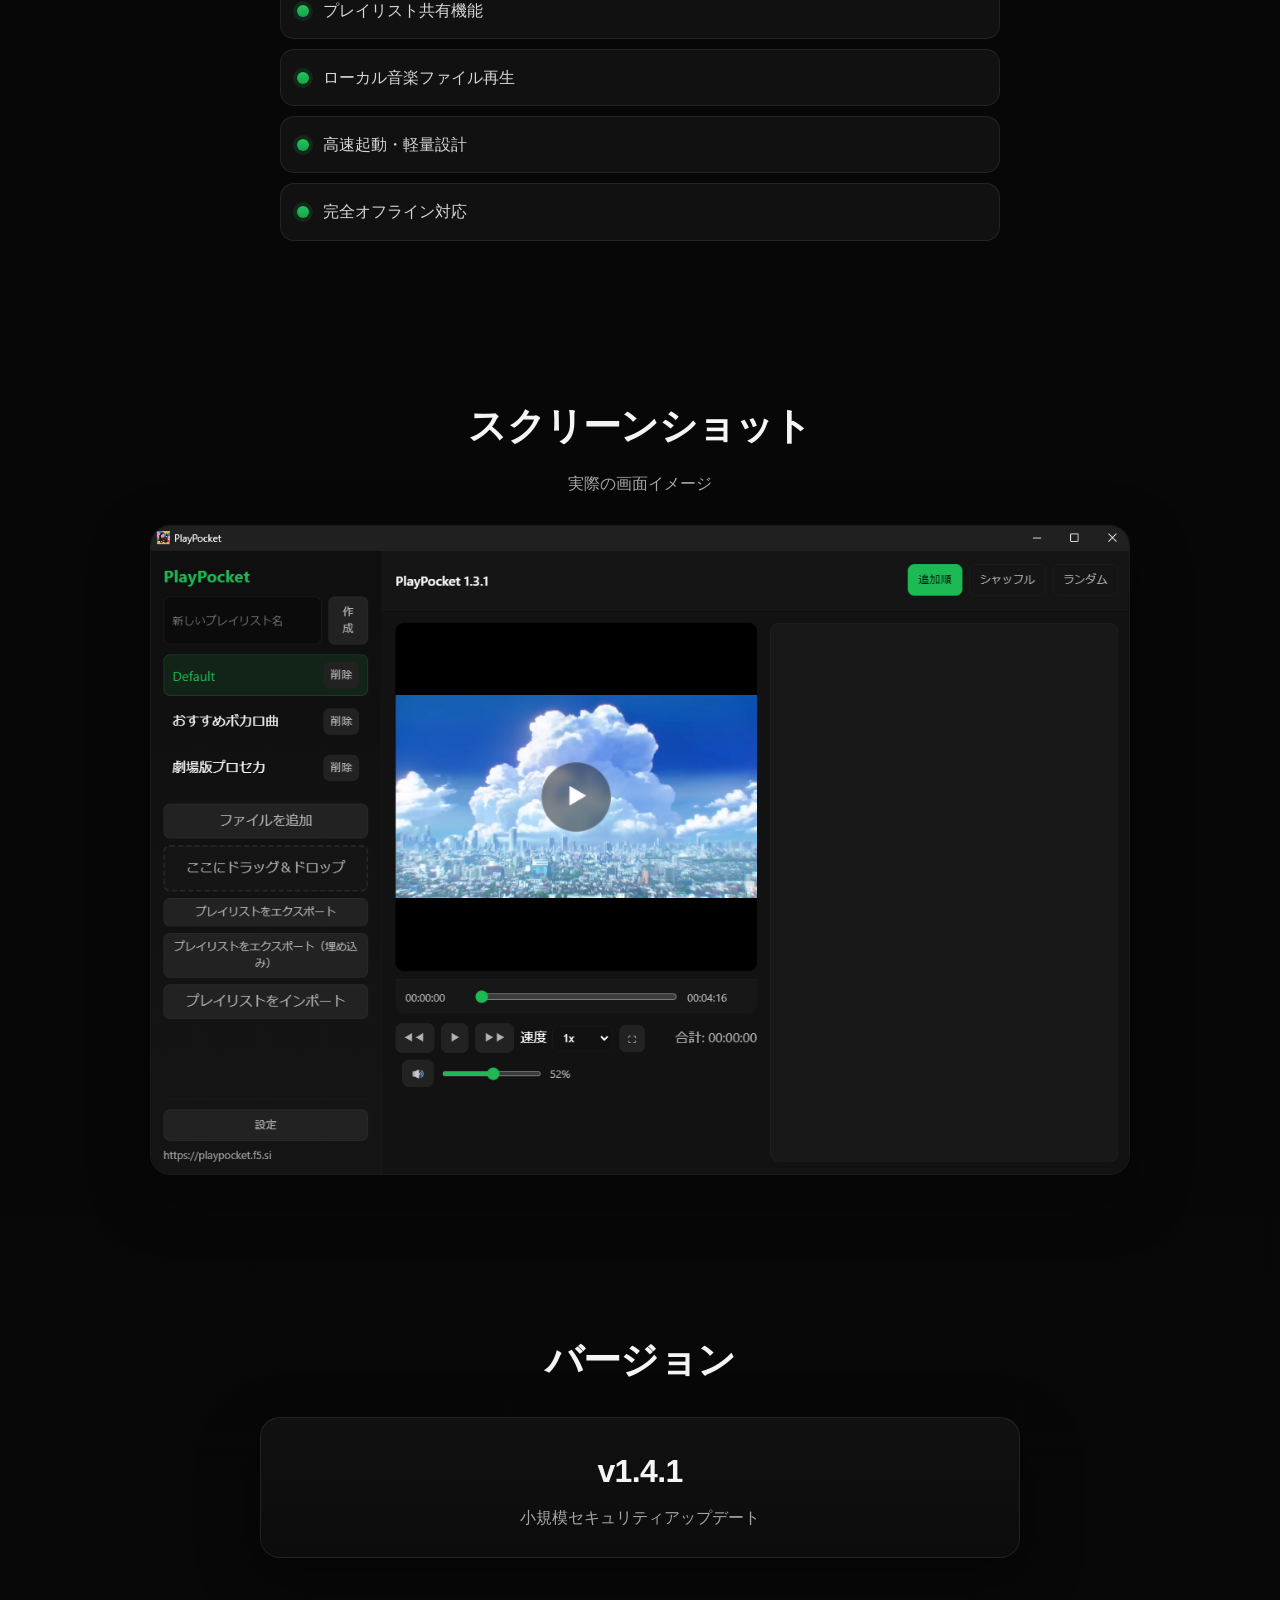
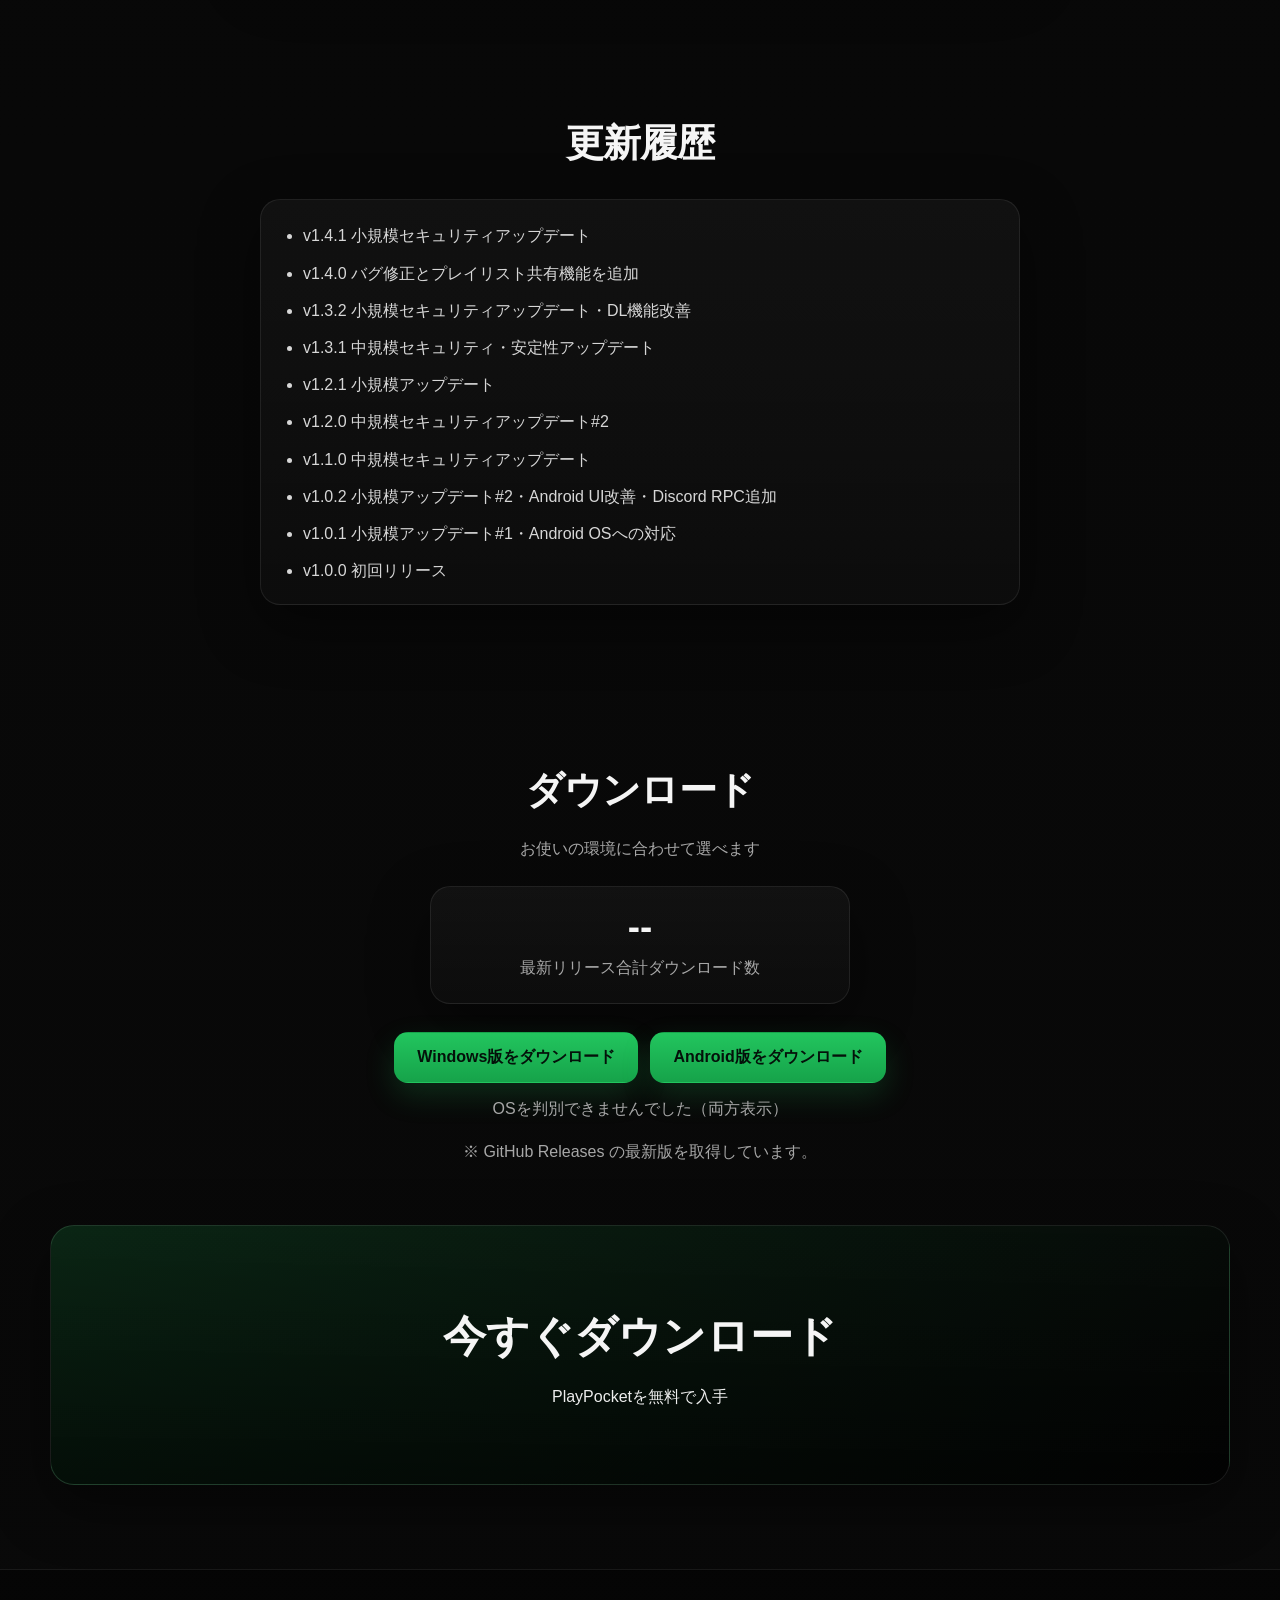
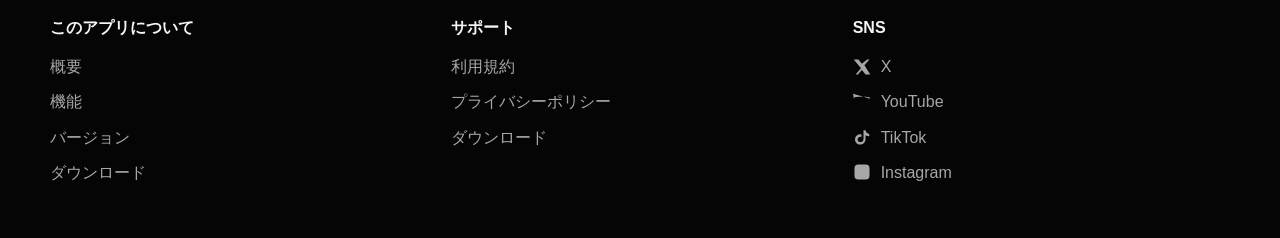
==== commit d7ec2c32: "Update index.html" ====
--- a/index.html
+++ b/index.html
@@ -65,6 +65,7 @@
 
       <div class="hero-actions fade-in delay3">
         <a href="#download" class="btn btn-primary">ダウンロード</a>
+        <a href="https://open.playpocket.f5.si/" class="btn btn-secondary" target="_blank" rel="noopener noreferrer">ウェブ版を開く</a>
         <a href="#features" class="btn btn-secondary">機能を見る</a>
       </div>
 
